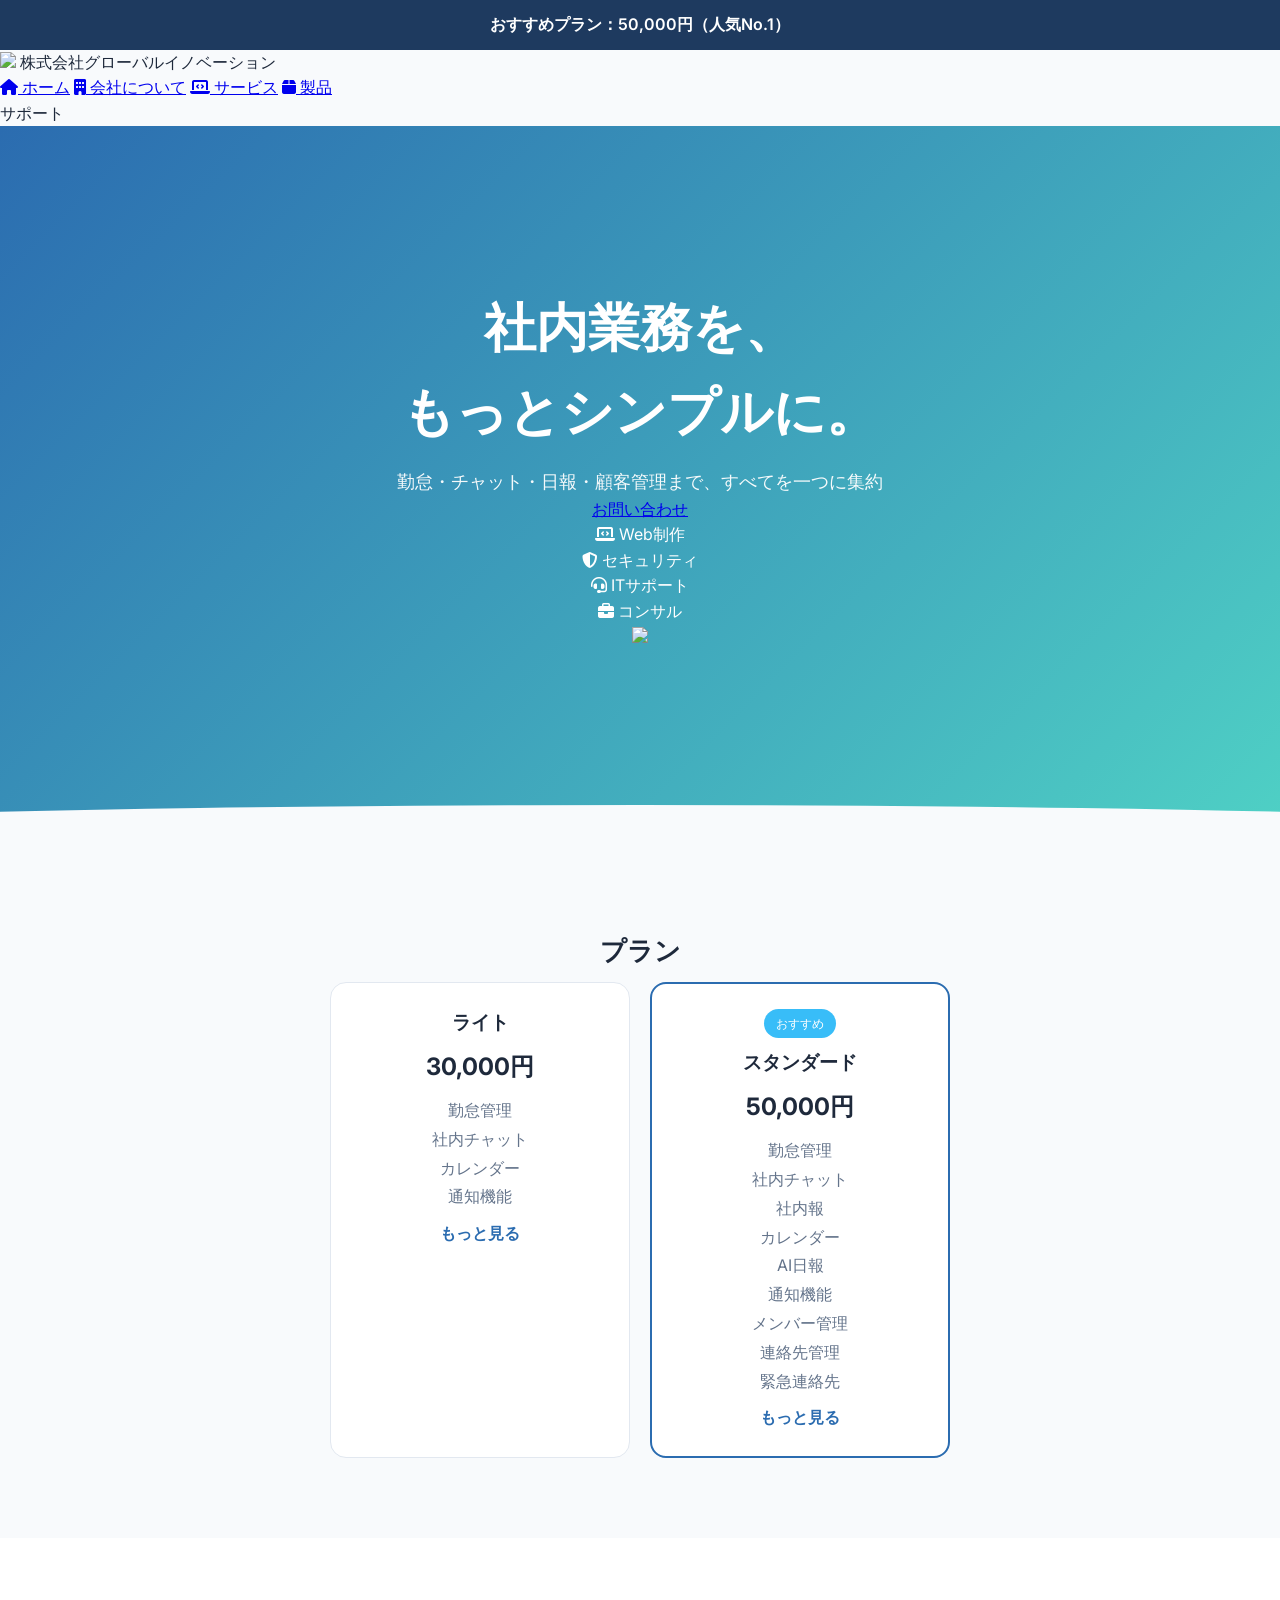
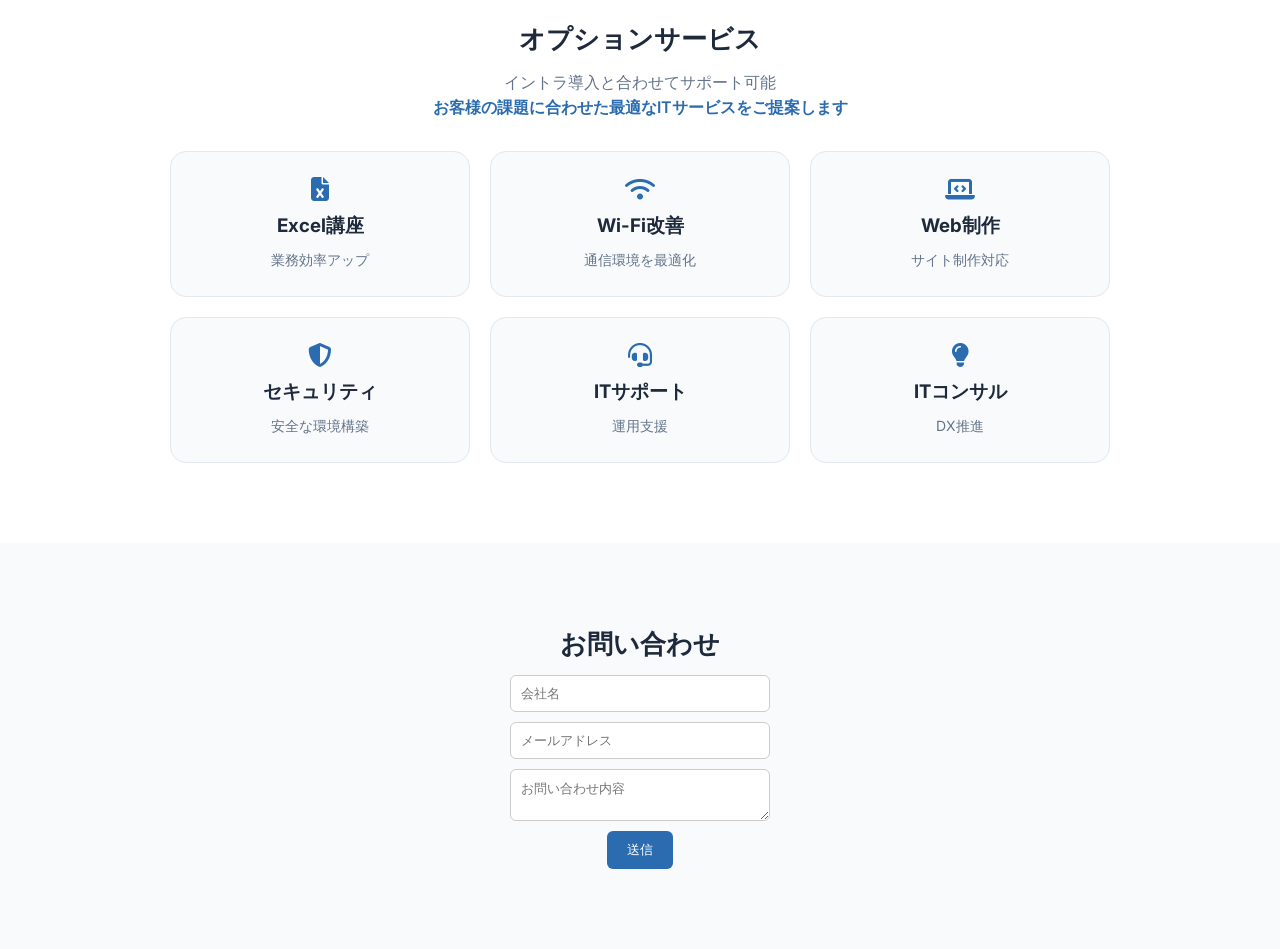
==== index.html @ 97513601 "Add files via upload" ====
<!DOCTYPE html>
<html lang="ja">
<head>
<meta charset="UTF-8">
<meta name="viewport" content="width=device-width, initial-scale=1.0">
<title>株式会社グローバルイノベーション</title>

<link href="https://fonts.googleapis.com/css2?family=Inter:wght@400;600;700&display=swap" rel="stylesheet">
<link rel="stylesheet" href="https://cdnjs.cloudflare.com/ajax/libs/font-awesome/6.5.0/css/all.min.css">
<link rel="stylesheet" href="style.css">
</head>

<body>

<div class="promo">おすすめプラン：50,000円（人気No.1）</div>

<header class="header">
  <div class="nav">

    <div class="logo-area">
      <img src="logo.png">
      <span class="company-name">株式会社グローバルイノベーション</span>
    </div>

    <div class="nav-right">
      <nav>
        <a href="#"><i class="fa-solid fa-house"></i> ホーム</a>
        <a href="#"><i class="fa-solid fa-building"></i> 会社について</a>
        <a href="#"><i class="fa-solid fa-laptop-code"></i> サービス</a>
        <a href="#"><i class="fa-solid fa-box"></i> 製品</a>
       </nav>
      <a class="btn-support">サポート</a>
    </div>

  </div>
</header>

<section class="hero">
  <div class="hero-content">

    <div class="hero-text">
      <h1>社内業務を、</h1>
<h1>もっとシンプルに。</h1>
      <p>勤怠・チャット・日報・顧客管理まで、すべてを一つに集約</p>
      <a href="#contact" class="btn-primary">お問い合わせ</a>

      <div class="hero-services">
        <div><i class="fa-solid fa-laptop-code"></i> Web制作</div>
        <div><i class="fa-solid fa-shield-halved"></i> セキュリティ</div>
        <div><i class="fa-solid fa-headset"></i> ITサポート</div>
        <div><i class="fa-solid fa-briefcase"></i> コンサル</div>
      </div>
    </div>

    <div class="hero-image">
      <img src="your-illustration.png">
    </div>

    <div class="glow glow1"></div>
    <div class="glow glow2"></div>
    <div class="particles"></div>
    <div class="particles">
  <span></span><span></span><span></span><span></span><span></span>
</div>
</div>

</section>

<section class="pricing">
<h2>プラン</h2>
<div class="plans">

<div class="plan" onclick="showFeatures('light', this)">
<h3>ライト</h3>
<h1>30,000円</h1>
<ul>
<li>勤怠管理</li>
<li>社内チャット</li>
<li>カレンダー</li>
<li>通知機能</li>
</ul>
<p class="more">もっと見る</p>
</div>

<div class="plan recommended" onclick="showFeatures('standard', this)">
<div class="badge">おすすめ</div>
<h3>スタンダード</h3>
<h1>50,000円</h1>
<ul>
<li>勤怠管理</li>
<li>社内チャット</li>
<li>社内報</li>
<li>カレンダー</li>
<li>AI日報</li>
<li>通知機能</li>
<li>メンバー管理</li>
<li>連絡先管理</li>
<li>緊急連絡先</li>
</ul>
<p class="more">もっと見る</p>
</div>

</div>
</section>

<section class="features" id="featuresSection">
<h2>主な機能</h2>
<div class="feature-grid" id="featureGrid"></div>
</section>

<section class="options">
<h2>オプションサービス</h2>
<p class="sub">
イントラ導入と合わせてサポート可能<br>
<span class="highlight">お客様の課題に合わせた最適なITサービスをご提案します</span>
</p>

<div class="option-grid">

<div class="option-card"><i class="fa-solid fa-file-excel"></i><h3>Excel講座</h3><p>業務効率アップ</p></div>
<div class="option-card"><i class="fa-solid fa-wifi"></i><h3>Wi-Fi改善</h3><p>通信環境を最適化</p></div>
<div class="option-card"><i class="fa-solid fa-laptop-code"></i><h3>Web制作</h3><p>サイト制作対応</p></div>
<div class="option-card"><i class="fa-solid fa-shield-halved"></i><h3>セキュリティ</h3><p>安全な環境構築</p></div>
<div class="option-card"><i class="fa-solid fa-headset"></i><h3>ITサポート</h3><p>運用支援</p></div>
<div class="option-card"><i class="fa-solid fa-lightbulb"></i><h3>ITコンサル</h3><p>DX推進</p></div>


</div>
</section>

<section id="contact" class="contact">
  <h2>お問い合わせ</h2>

  <form>
    <input type="text" placeholder="会社名">
    <input type="email" placeholder="メールアドレス">
    <textarea placeholder="お問い合わせ内容"></textarea>
    <button>送信</button>
  </form>
</section>

<script>
let currentPlan=null;
function showFeatures(plan,el){
const grid=document.getElementById("featureGrid");
const section=document.getElementById("featuresSection");
document.querySelectorAll(".plan").forEach(p=>p.classList.remove("active"));
if(currentPlan===plan){section.style.display="none";currentPlan=null;return;}
el.classList.add("active");currentPlan=plan;

const features={
light:[["fa-clock","勤怠管理"],["fa-comments","社内チャット"],["fa-calendar","カレンダー"],["fa-bell","通知機能"]],
standard:[["fa-clock","勤怠管理"],["fa-comments","社内チャット"],["fa-newspaper","社内報"],["fa-calendar","カレンダー"],["fa-robot","AI日報"],["fa-bell","通知機能"],["fa-users","メンバー管理"],["fa-address-book","連絡先管理"],["fa-shield-halved","緊急連絡先"]]
};

grid.innerHTML="";
features[plan].forEach(f=>{
grid.innerHTML+=`<div class="feature-card"><i class="fa-solid ${f[0]}"></i><p>${f[1]}</p></div>`;
});

section.style.display="block";
}
</script>

</body>

</html>
---- style.css ----
/* RESET */
*{
  margin:0;
  padding:0;
  box-sizing:border-box;
}

body{
  font-family:'Inter',sans-serif;
  background:#f8fafc;
  color:#1e293b;
  line-height:1.6;
}

/* PROMO */
.promo{
  background:#1e3a5f;
  color:white;
  text-align:center;
  padding:12px;
  font-weight:600;
}

/* HERO */
.hero{
  text-align:center;
  padding:160px 20px 200px;
  background:linear-gradient(135deg,#2b6cb0,#4fd1c5);
  color:white;
  position:relative;
  overflow:hidden;
}

.hero h1{
  font-size:52px;
  font-weight:700;
}

.hero p{
  margin-top:15px;
  font-size:18px;
  opacity:0.95;
}

/* CTA */
.hero button{
  margin-top:30px;
  padding:14px 32px;
  border-radius:999px;
  border:none;
  background:white;
  color:#1e3a5f;
  font-weight:600;
  cursor:pointer;
  transition:.3s;
}

.hero button:hover{
  transform:translateY(-3px);
  box-shadow:0 10px 20px rgba(0,0,0,0.15);
}

/* ✅ CORRECT CURVE (matches screenshot) */
.hero::after{
  content:"";
  position:absolute;
  bottom:-35px;
  left:50%;
  transform:translateX(-50%);
  width:180%;
  height:80px;
  background:#f8fafc;
  border-radius:50%;
}

/* SECTIONS */
section{
  padding:80px 20px;
  text-align:center;
}

h2{
  font-size:26px;
  margin-bottom:10px;
}

.product,
.options{
  background:white;
}

.value{
  background:#f1f5f9;
}

.product p,
.value p{
  color:#64748b;
}

/* OPTIONS */
.options .sub{
  margin-top:10px;
  color:#64748b;
}

.options .highlight{
  color:#2b6cb0;
  font-weight:600;
}

.option-grid{
  display:flex;
  gap:20px;
  justify-content:center;
  flex-wrap:wrap;
  margin-top:30px;
}

.option-card{
  width:300px;
  padding:25px;
  background:#f8fafc;
  border-radius:16px;
  border:1px solid #e2e8f0;
  transition:.25s;
}

.option-card:hover{
  transform:translateY(-5px);
}

.option-card i{
  font-size:24px;
  color:#2b6cb0;
  margin-bottom:10px;
}

.option-card h3{
  margin-bottom:8px;
}

.option-card p{
  font-size:14px;
  color:#64748b;
}

/* PRICING */
.plans{
  display:flex;
  gap:20px;
  justify-content:center;
  flex-wrap:wrap;
}

.plan{
  width:300px;
  background:white;
  padding:25px;
  border-radius:16px;
  border:1px solid #e2e8f0;
  cursor:pointer;
  transition:.25s;
}

.plan:hover{
  transform:translateY(-6px);
  box-shadow:0 10px 25px rgba(0,0,0,0.08);
}

.plan.active{
  border:2px solid #2b6cb0;
}

.recommended{
  border:2px solid #2b6cb0;
}

.badge{
  background:#38bdf8;
  color:white;
  padding:5px 12px;
  border-radius:999px;
  font-size:12px;
  display:inline-block;
  margin-bottom:10px;
}

.plan h1{
  margin:10px 0;
}

.plan ul{
  list-style:none;
  line-height:1.8;
  color:#64748b;
}

.more{
  margin-top:10px;
  color:#2b6cb0;
  font-weight:600;
}

/* FEATURES */
.features{
  display:none;
  background:#f1f5f9;
}

.feature-grid{
  display:grid;
  grid-template-columns:repeat(auto-fit,minmax(180px,1fr));
  gap:20px;
  max-width:1000px;
  margin:30px auto 0;
}

.feature-card{
  background:white;
  padding:25px;
  border-radius:16px;
  border:1px solid #e2e8f0;
}

.feature-card i{
  font-size:24px;
  color:#2b6cb0;
  margin-bottom:10px;
}

/* CONTACT */
.contact input,
.contact textarea{
  display:block;
  width:260px;
  margin:10px auto;
  padding:10px;
  border-radius:6px;
  border:1px solid #ccc;
}

.contact button{
  padding:10px 20px;
  border:none;
  background:#2b6cb0;
  color:white;
  border-radius:6px;
  cursor:pointer;
}

.contact button:hover{
  background:#1e4e8c;
}

/* MOBILE */
@media(max-width:600px){
  .hero{
    padding:120px 20px 160px;
  }

  .hero h1{
    font-size:32px;
  }

  .hero p{
    font-size:14px;
  }
}
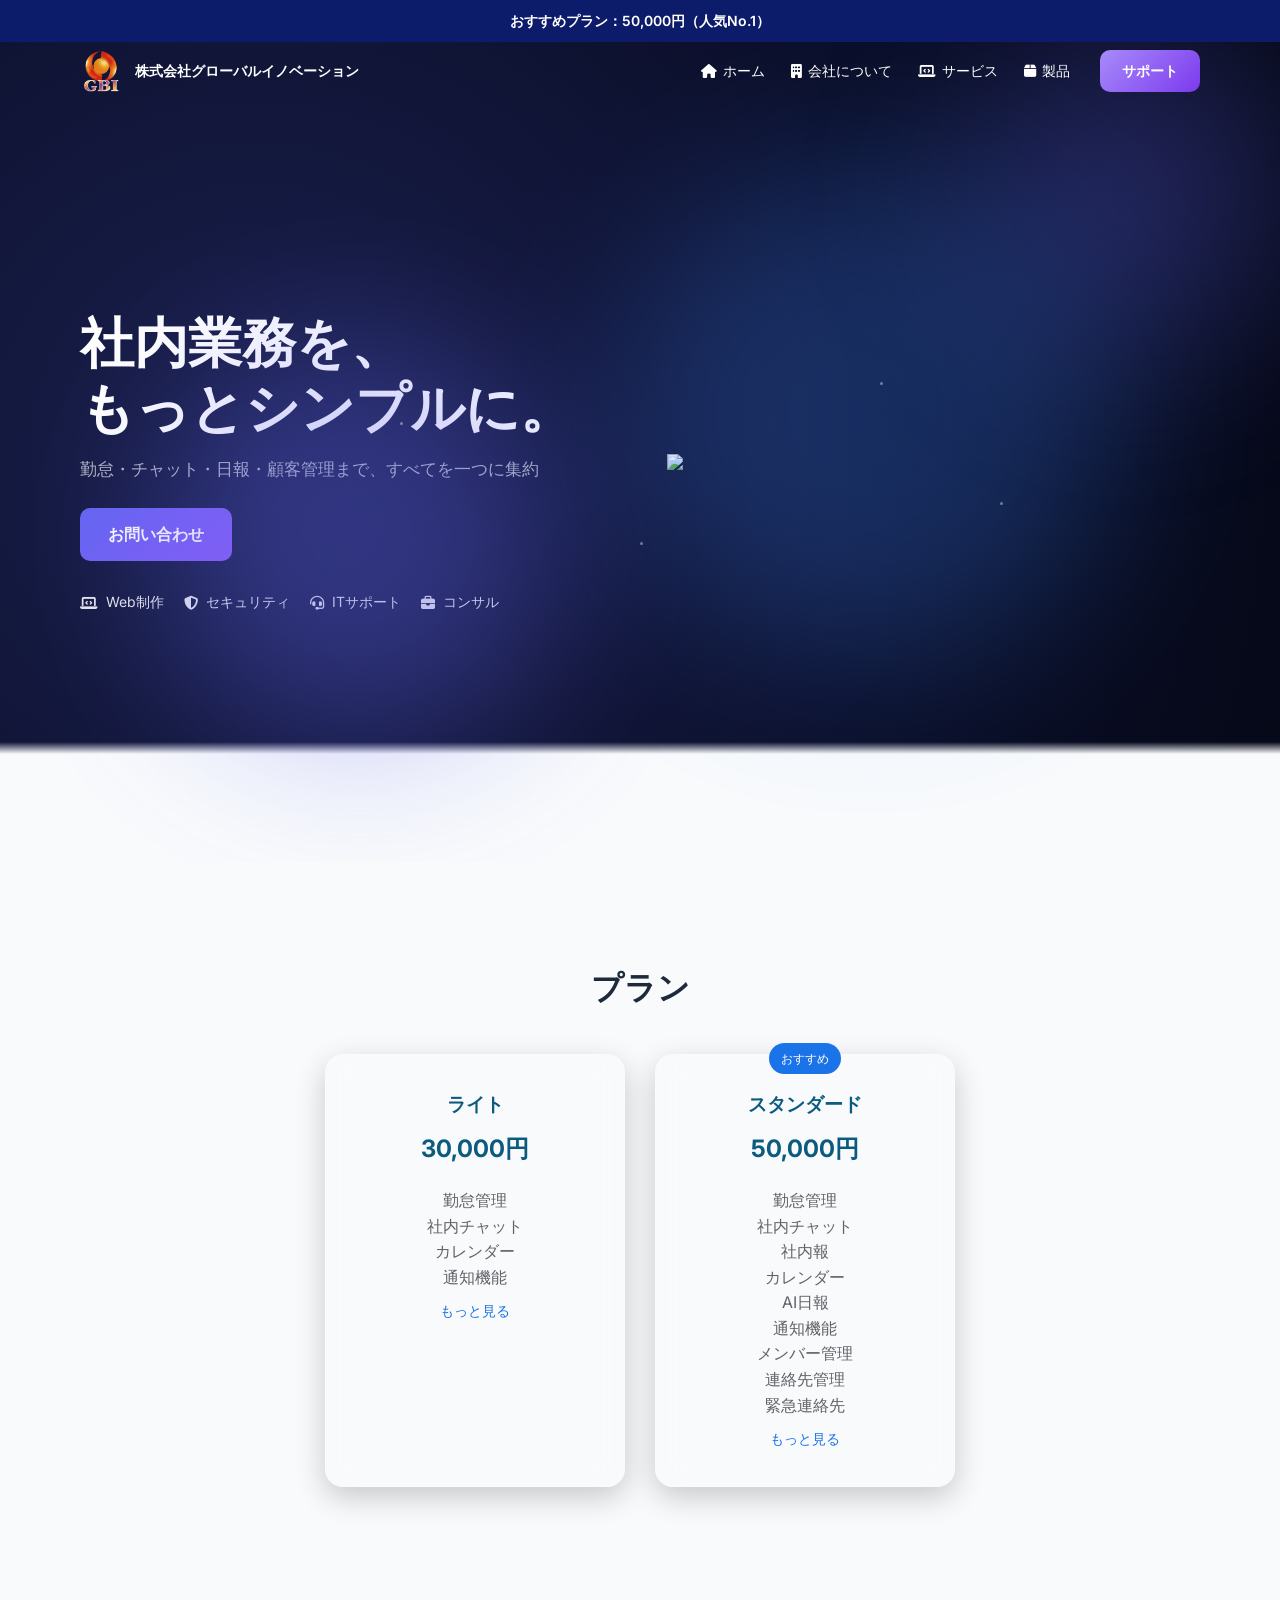
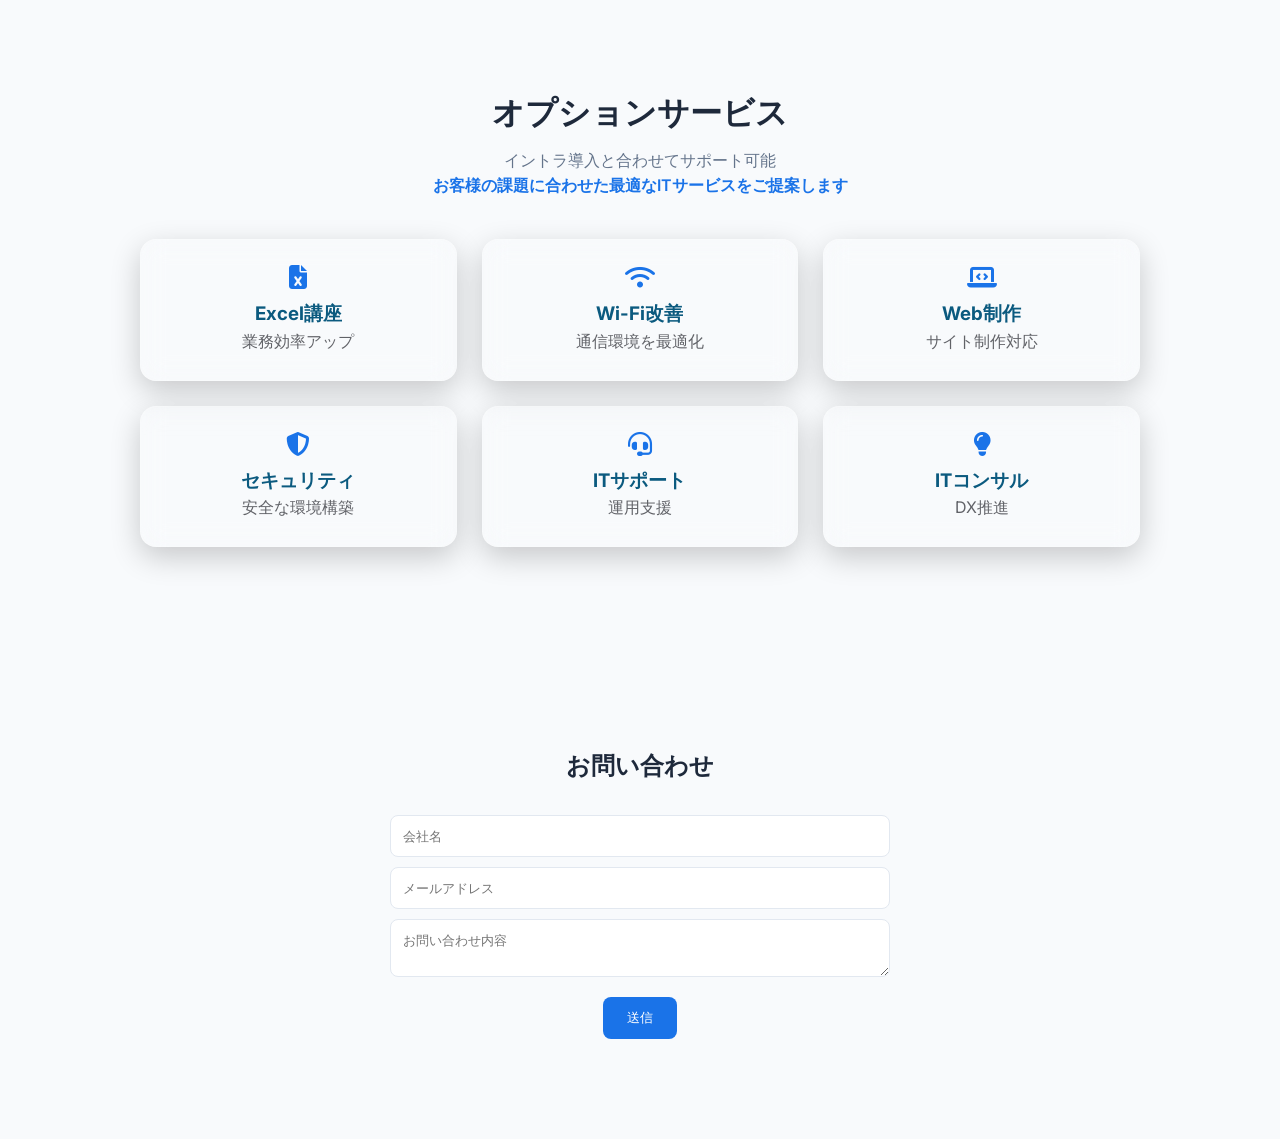
==== commit db5986ea: "Update index.html" ====
--- a/index.html
+++ b/index.html
@@ -18,7 +18,7 @@
   <div class="nav">
 
     <div class="logo-area">
-      <img src="logo.png">
+      <img src="images/logo.png">
       <span class="company-name">株式会社グローバルイノベーション</span>
     </div>
 
@@ -164,4 +164,4 @@
 
 </body>
 
-</html>+</html>
--- a/style.css
+++ b/style.css
@@ -1,269 +1,573 @@
-/* RESET */
 *{
-  margin:0;
-  padding:0;
-  box-sizing:border-box;
+margin:0;
+padding:0;
+box-sizing:border-box;
+font-family:'Inter',sans-serif;
 }
 
 body{
-  font-family:'Inter',sans-serif;
-  background:#f8fafc;
-  color:#1e293b;
-  line-height:1.6;
-}
-
-/* PROMO */
+background:#f8fafc;
+color:#1e293b;
+line-height:1.6;
+}
+
+/* PROMO BAR */
 .promo{
-  background:#1e3a5f;
+  width:100%;
+  background:#0d1b6b; /* matches hero dark blue */
   color:white;
   text-align:center;
-  padding:12px;
+  padding:10px 0;
+  font-size:14px;
   font-weight:600;
 }
-
-/* HERO */
+/* ================= HEADER ================= */
+.header{
+  position:absolute;
+  top:50px; /* sits below promo */
+  width:100%;
+  z-index:10;
+}
+
+.nav{
+max-width:1200px;
+margin:0 auto;
+padding:0 40px;
+display:flex;
+justify-content:space-between;
+align-items:center;
+}
+
+.logo-area{
+display:flex;
+align-items:center;
+gap:12px;
+}
+
+.logo-area img{
+height:42px;
+display:block;
+}
+
+.company-name{
+color:white;
+font-size:14px;
+font-weight:600;
+white-space:nowrap;
+}
+
+.nav-right{
+display:flex;
+align-items:center;
+gap:30px;
+}
+
+nav{
+display:flex;
+align-items:center;
+gap:26px;
+}
+
+nav a{
+display:flex;
+align-items:center;
+gap:6px;
+color:white;
+text-decoration:none;
+font-size:14px;
+transition:0.2s;
+}
+
+nav a:hover{
+opacity:0.8;
+}
+
+.btn-support{
+background:linear-gradient(135deg,#a78bfa,#7c3aed);
+color:white;
+padding:10px 22px;
+border-radius:10px;
+font-size:14px;
+font-weight:600;
+}
+
+/* ================= HERO 
 .hero{
-  text-align:center;
-  padding:160px 20px 200px;
-  background:linear-gradient(135deg,#2b6cb0,#4fd1c5);
+background:linear-gradient(135deg,#0d1b6b,#1a73e8);
+color:white;
+padding:200px 0 140px;
+padding-top:140px;
+position:relative;
+overflow:hidden;
+} ====*/
+
+.hero{
+  background: radial-gradient(circle at 20% 50%, #1a1f4d 0%, #0b0f2a 60%, #050816 100%);
   color:white;
+  padding:220px 0 200px;
   position:relative;
   overflow:hidden;
 }
 
+.hero-content{
+  position:relative;
+  z-index:2;
+  max-width:1200px;
+  margin:0 auto;
+  padding:0 40px;
+  display:flex;
+  align-items:center; /* THIS centers vertically */
+  justify-content:space-between;
+  gap:80px;
+  min-height:400px; /* ensures proper centering */
+}
+
+.hero-text{
+max-width:560px;
+}
+
 .hero h1{
-  font-size:52px;
-  font-weight:700;
+font-size:54px;
+line-height:1.2;
+font-weight:700;
 }
 
 .hero p{
-  margin-top:15px;
-  font-size:18px;
-  opacity:0.95;
-}
-
-/* CTA */
-.hero button{
-  margin-top:30px;
-  padding:14px 32px;
-  border-radius:999px;
-  border:none;
-  background:white;
-  color:#1e3a5f;
-  font-weight:600;
-  cursor:pointer;
-  transition:.3s;
-}
-
-.hero button:hover{
+margin-top:15px;
+font-size:17px;
+opacity:0.9;
+color:rgba(255,255,255,0.75);
+}
+
+.btn-primary{
+position: relative;
+display:inline-block;
+margin-top:25px;
+background:linear-gradient(135deg,#6366f1,#8b5cf6);
+color:white;
+padding:14px 28px;
+border-radius:10px;
+font-weight:600;
+text-decoration:none;
+transition:all 0.3s ease;
+}
+
+.btn-primary:hover{
   transform:translateY(-3px);
-  box-shadow:0 10px 20px rgba(0,0,0,0.15);
-}
-
-/* ✅ CORRECT CURVE (matches screenshot) */
+  box-shadow:0 12px 30px rgba(0,0,0,0.25);
+}
+
+.btn-primary:hover{
+  transform:translateY(-3px);
+  box-shadow:0 12px 30px rgba(0,0,0,0.25);
+}
+
+/* services under hero */
+.hero-services{
+display:flex;
+gap:20px;
+margin-top:30px;
+flex-wrap:wrap;
+font-size:14px;
+}
+
+.hero-services div{
+display:flex;
+align-items:center;
+gap:8px;
+opacity:0.9;
+}
+
+.hero-image{
+flex:1;
+display:flex;
+justify-content:center;
+}
+
+.hero-image img{
+width:520px;
+max-width:100%;
+animation:float 6s ease-in-out infinite;
+}
+
+@keyframes float{
+  0%{transform:translateY(0);}
+  50%{transform:translateY(-15px);}
+  100%{transform:translateY(0);}
+}
+
+.hero::before{
+  content:"";
+  position:absolute;
+  top:-100px;
+  right:-100px;
+  width:500px;
+  height:500px;
+  background:radial-gradient(circle, rgba(99,102,241,0.35), transparent 70%);
+  filter:blur(60px);
+}
+
 .hero::after{
   content:"";
   position:absolute;
-  bottom:-35px;
-  left:50%;
-  transform:translateX(-50%);
-  width:180%;
-  height:80px;
-  background:#f8fafc;
-  border-radius:50%;
-}
-
-/* SECTIONS */
-section{
-  padding:80px 20px;
-  text-align:center;
-}
-
-h2{
-  font-size:26px;
-  margin-bottom:10px;
-}
-
-.product,
+  bottom:0px;
+  left:0px;
+  width:100%;
+  height:120px;
+  background:linear-gradient(to bottom, rgba(5,8,22,0) 0%, #f8fafc 10%);
+  z-index:1;
+
+}
+
+/* ================= WAVE 
+.wave{
+  position:absolute;
+  bottom:-20px;
+  left:0;
+  width:100%;
+  line-height:0;
+}
+
+.wave svg{
+  width:100%;
+  height:240px; 
+  display:block;
+  filter: drop-shadow(0 -2px 6px rgba(0,0,0,0.05));
+}
+================= */
+
+/* ================= PRICING ================= */
+.pricing{
+padding:100px 20px;
+text-align:center;
+}
+
+.pricing h2{
+font-size:32px;
+margin-bottom:40px;
+}
+
+.plans{
+display:flex;
+justify-content:center;
+gap:30px;
+flex-wrap:wrap;
+}
+
+.plan{
+background:white;
+padding:35px;
+border-radius:18px;
+width:300px;
+border:1px solid #e2e8f0;
+transition:0.3s;
+cursor:pointer;
+position:relative;
+}
+
+.plan:hover{
+transform:translateY(-6px);
+box-shadow:0 10px 25px rgba(0,0,0,0.08);
+}
+
+.plan.active{
+border:2px solid #1a73e8;
+}
+
+.recommended{
+border:2px solid #1a73e8;
+}
+
+.badge{
+position:absolute;
+top:-12px;
+left:50%;
+transform:translateX(-50%);
+background:#1a73e8;
+color:white;
+padding:6px 12px;
+border-radius:20px;
+font-size:12px;
+}
+
+.plan h3{
+margin-bottom:10px;
+}
+
+.plan h1{
+margin-bottom:20px;
+}
+
+.plan ul{
+list-style:none;
+color:#64748b;
+margin-bottom:10px;
+}
+
+.more{
+color:#1a73e8;
+font-size:14px;
+}
+
+/* ================= FEATURES ================= */
+.features{
+display:none;
+padding:100px 20px;
+text-align:center;
+background:#f1f5f9;
+}
+
+.feature-grid{
+max-width:1000px;
+margin:40px auto 0;
+display:grid;
+grid-template-columns:repeat(auto-fit,minmax(180px,1fr));
+gap:20px;
+}
+
+.feature-card{
+background:white;
+padding:20px;
+border-radius:12px;
+box-shadow:0 5px 15px rgba(0,0,0,0.05);
+transition: all 0.3s ease;
+}
+
+.feature-card:hover{
+  transform: translateY(-8px) scale(1.02);
+  box-shadow: 0 15px 40px rgba(0,0,0,0.15);
+}
+
+.feature-card i{
+  transition: transform 0.3s ease;
+}
+
+.feature-card:hover i{
+  transform: scale(1.2) rotate(5deg);
+}
+
+/* ================= OPTIONS ================= */
 .options{
-  background:white;
-}
-
-.value{
-  background:#f1f5f9;
-}
-
-.product p,
-.value p{
-  color:#64748b;
-}
-
-/* OPTIONS */
-.options .sub{
-  margin-top:10px;
-  color:#64748b;
-}
-
-.options .highlight{
-  color:#2b6cb0;
-  font-weight:600;
+padding:100px 20px;
+text-align:center;
+}
+
+.options h2{
+font-size:32px;
+}
+
+.sub{
+margin-top:10px;
+color:#64748b;
+}
+
+.highlight{
+color:#1a73e8;
+font-weight:600;
 }
 
 .option-grid{
-  display:flex;
-  gap:20px;
-  justify-content:center;
-  flex-wrap:wrap;
-  margin-top:30px;
+margin-top:40px;
+display:grid;
+grid-template-columns:repeat(auto-fit,minmax(240px,1fr));
+gap:25px;
+max-width:1000px;
+margin-left:auto;
+margin-right:auto;
 }
 
 .option-card{
-  width:300px;
-  padding:25px;
-  background:#f8fafc;
-  border-radius:16px;
-  border:1px solid #e2e8f0;
-  transition:.25s;
+background:white;
+padding:25px;
+border-radius:16px;
+box-shadow:0 8px 20px rgba(0,0,0,0.05);
+transition: all 0.3s ease;
+}
+
+.option-card i{
+font-size:24px;
+color:#1a73e8;
+margin-bottom:10px;
+transition: transform 0.3s ease;
 }
 
 .option-card:hover{
-  transform:translateY(-5px);
-}
-
-.option-card i{
-  font-size:24px;
-  color:#2b6cb0;
-  margin-bottom:10px;
-}
-
-.option-card h3{
-  margin-bottom:8px;
-}
-
-.option-card p{
-  font-size:14px;
-  color:#64748b;
-}
-
-/* PRICING */
-.plans{
-  display:flex;
-  gap:20px;
-  justify-content:center;
-  flex-wrap:wrap;
-}
-
-.plan{
-  width:300px;
-  background:white;
-  padding:25px;
-  border-radius:16px;
-  border:1px solid #e2e8f0;
-  cursor:pointer;
-  transition:.25s;
-}
-
-.plan:hover{
-  transform:translateY(-6px);
-  box-shadow:0 10px 25px rgba(0,0,0,0.08);
-}
-
-.plan.active{
-  border:2px solid #2b6cb0;
-}
-
-.recommended{
-  border:2px solid #2b6cb0;
-}
-
-.badge{
-  background:#38bdf8;
-  color:white;
-  padding:5px 12px;
-  border-radius:999px;
-  font-size:12px;
-  display:inline-block;
-  margin-bottom:10px;
-}
-
-.plan h1{
-  margin:10px 0;
-}
-
-.plan ul{
-  list-style:none;
-  line-height:1.8;
-  color:#64748b;
-}
-
-.more{
-  margin-top:10px;
-  color:#2b6cb0;
-  font-weight:600;
-}
-
-/* FEATURES */
-.features{
-  display:none;
-  background:#f1f5f9;
-}
-
-.feature-grid{
-  display:grid;
-  grid-template-columns:repeat(auto-fit,minmax(180px,1fr));
-  gap:20px;
-  max-width:1000px;
-  margin:30px auto 0;
-}
-
-.feature-card{
-  background:white;
-  padding:25px;
-  border-radius:16px;
-  border:1px solid #e2e8f0;
-}
-
-.feature-card i{
-  font-size:24px;
-  color:#2b6cb0;
-  margin-bottom:10px;
-}
-
-/* CONTACT */
+  transform: translateY(-10px) scale(1.03);
+  box-shadow: 0 20px 50px rgba(0,0,0,0.2);
+}
+
+.option-card:hover i{
+  transform: translateY(-5px) scale(1.15);
+}
+
+.option-card::before,
+.feature-card::before{
+  content:"";
+  position:absolute;
+  inset:0;
+  border-radius:inherit;
+  padding:1px;
+  background:linear-gradient(135deg, transparent, rgba(255,255,255,0.3), transparent);
+  -webkit-mask:
+    linear-gradient(#000 0 0) content-box,
+    linear-gradient(#000 0 0);
+  -webkit-mask-composite: xor;
+          mask-composite: exclude;
+  opacity:0;
+  transition:0.3s;
+}
+
+.option-card:hover::before,
+.feature-card:hover::before{
+  opacity:1;
+}
+
+.feature-card,
+.option-card{
+  position:relative;
+  overflow:hidden;
+}
+
+/* ================= CONTACT ================= */
+.contact{
+padding:100px 20px;
+text-align:center;
+}
+
+.contact form{
+margin-top:30px;
+}
+
 .contact input,
 .contact textarea{
-  display:block;
-  width:260px;
-  margin:10px auto;
-  padding:10px;
-  border-radius:6px;
-  border:1px solid #ccc;
+display:block;
+width:100%;
+max-width:500px;
+margin:10px auto;
+padding:12px;
+border:1px solid #e2e8f0;
+border-radius:8px;
 }
 
 .contact button{
-  padding:10px 20px;
-  border:none;
-  background:#2b6cb0;
-  color:white;
-  border-radius:6px;
-  cursor:pointer;
-}
-
-.contact button:hover{
-  background:#1e4e8c;
-}
-
-/* MOBILE */
-@media(max-width:600px){
-  .hero{
-    padding:120px 20px 160px;
-  }
-
-  .hero h1{
-    font-size:32px;
-  }
-
-  .hero p{
-    font-size:14px;
-  }
+margin-top:10px;
+padding:12px 24px;
+background:#1a73e8;
+color:white;
+border:none;
+border-radius:8px;
+cursor:pointer;
+}
+
+#contact{
+  scroll-margin-top:100px;
+}
+
+/* ================= MOBILE ================= */
+@media(max-width:768px){
+
+.hero-content{
+flex-direction:column;
+text-align:center;
+}
+
+.nav{
+flex-direction:column;
+gap:15px;
+}
+
+.nav-right{
+flex-direction:column;
+gap:15px;
+}
+
+.hero-image img{
+width:280px;
+margin-top:20px;
+}
+
+}
+
+/* GLOW BLOBS */
+.glow{
+  position:absolute;
+  border-radius:50%;
+  filter:blur(80px);
+  z-index:0;
+}
+
+.glow1{
+  width:400px;
+  height:400px;
+  background:#6366f1;
+  top:80px;
+  left:10%;
+  opacity:0.35;
+}
+
+.glow2{
+  width:500px;
+  height:500px;
+  background:#3b82f6;
+  bottom:0;
+  right:10%;
+  opacity:0.25;
+}
+
+/* PARTICLES */
+.particles{
+  position:absolute;
+  width:100%;
+  height:100%;
+  top:0;
+  left:0;
+  overflow:hidden;
+  z-index:1;
+}
+
+.particles span{
+  position:absolute;
+  width:3px;
+  height:3px;
+  background:rgba(255,255,255,0.4);
+  border-radius:50%;
+  animation:floatParticle 10s linear infinite;
+}
+
+/* generate multiple particles */
+.particles span:nth-child(1){top:20%;left:10%;animation-duration:12s;}
+.particles span:nth-child(2){top:40%;left:30%;animation-duration:10s;}
+.particles span:nth-child(3){top:70%;left:50%;animation-duration:14s;}
+.particles span:nth-child(4){top:60%;left:80%;animation-duration:11s;}
+.particles span:nth-child(5){top:30%;left:70%;animation-duration:13s;}
+
+@keyframes floatParticle{
+  0%{transform:translateY(0);}
+  100%{transform:translateY(-200px);}
+}
+
+/* GLASS CARDS */
+.plan,
+.option-card,
+.feature-card{
+  background:rgba(255,255,255,0.08);
+  backdrop-filter:blur(12px);
+  border:1px solid rgba(255,255,255,0.15);
+  box-shadow:0 10px 30px rgba(0,0,0,0.2);
+  color:rgb(11, 90, 127);
+}
+
+.plan ul,
+.option-card p{
+  color:rgba(32, 33, 40, 0.7);
+}
+
+.glow,
+.particles{
+  pointer-events:none;
+}
+
+html
+{
+  scroll-behavior:smooth;
 }
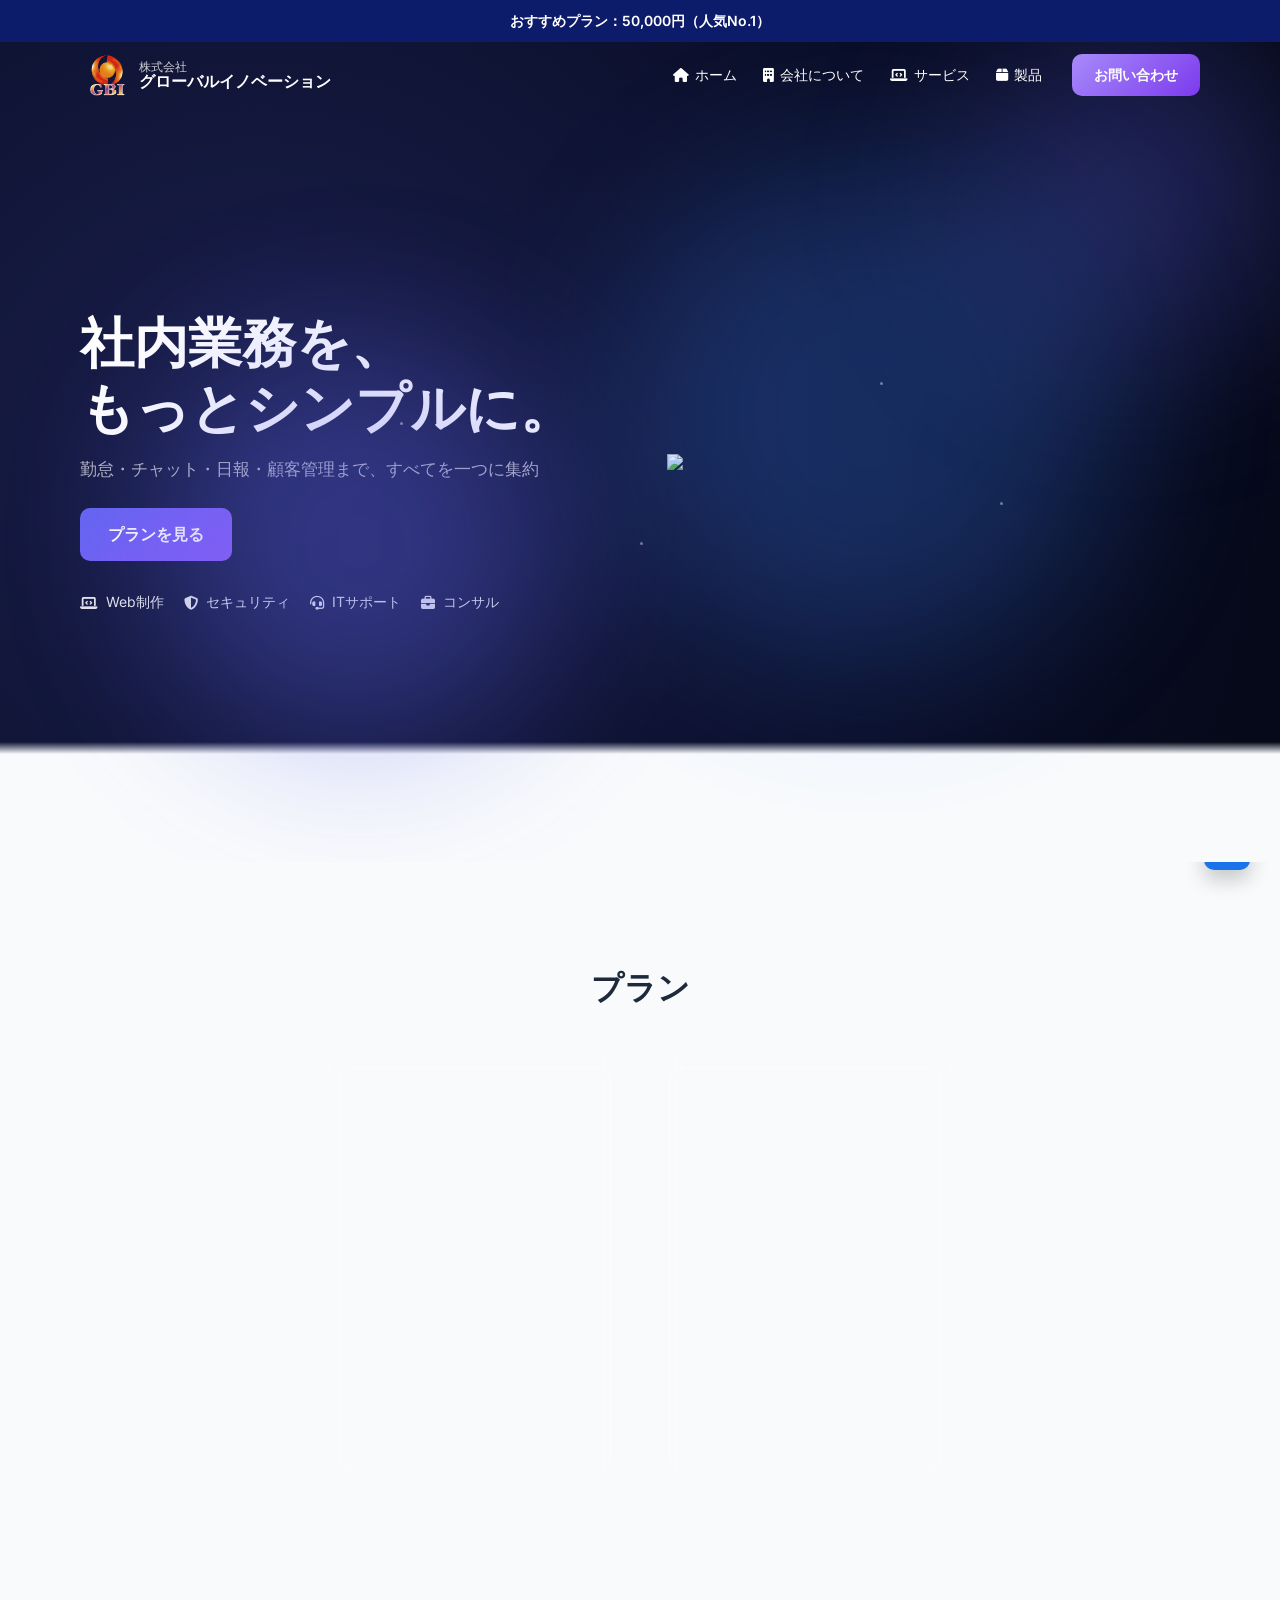
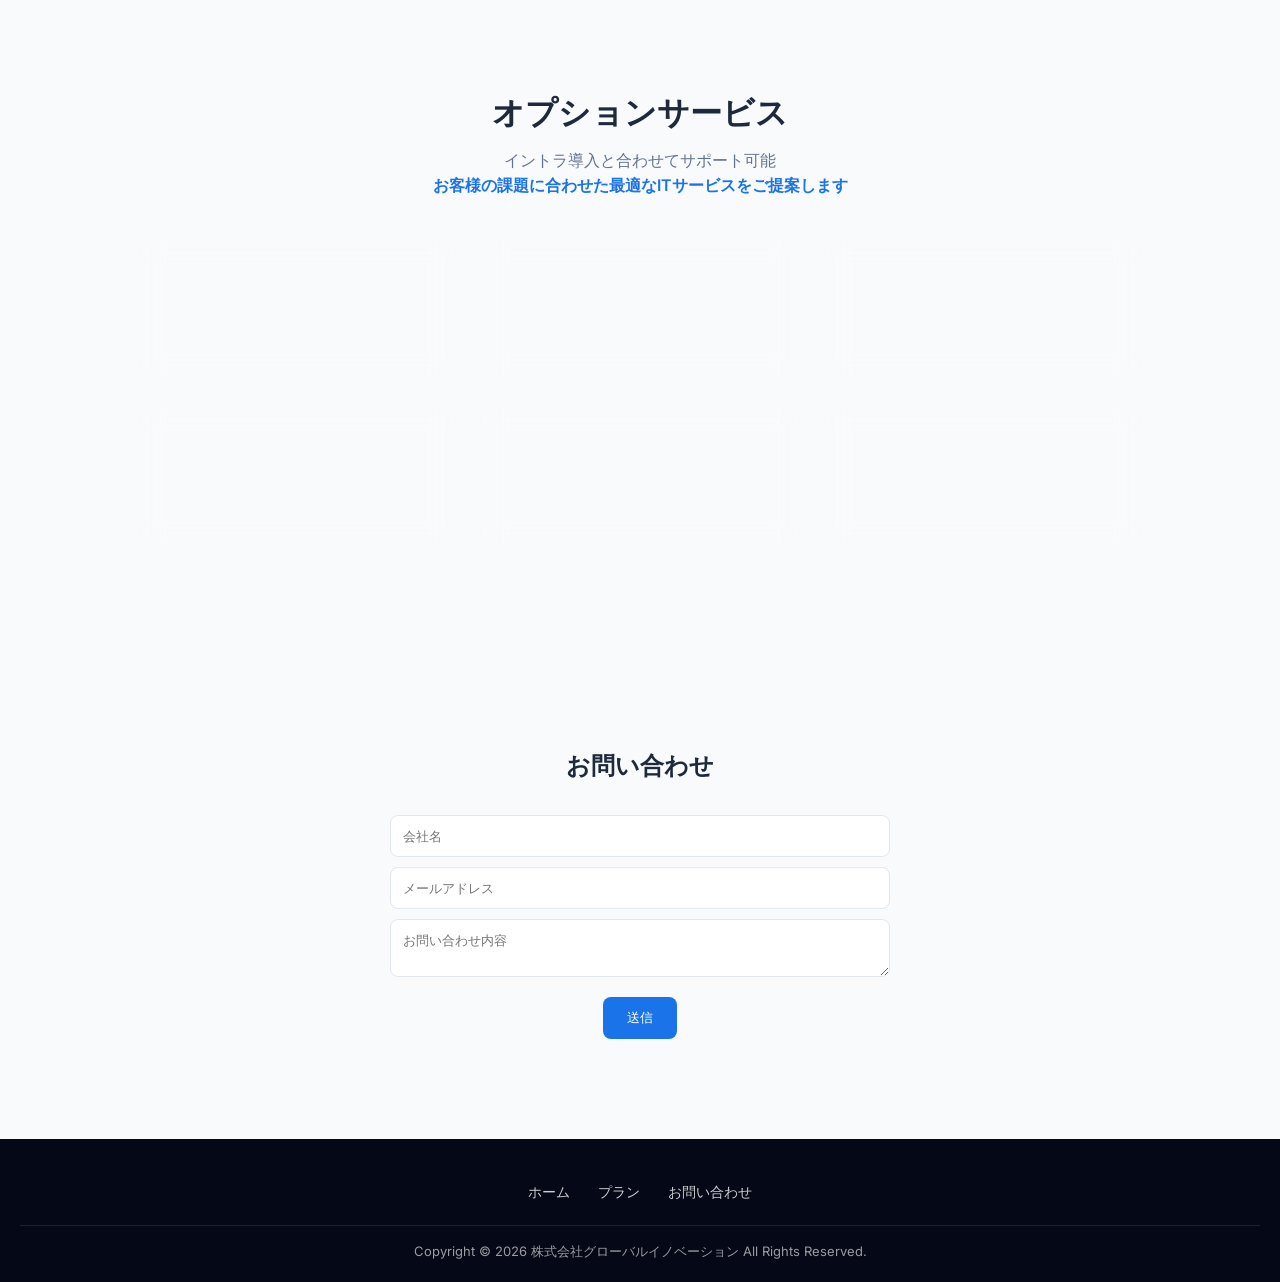
==== commit 0aca0284: "Add files via upload" ====
--- a/index.html
+++ b/index.html
@@ -14,35 +14,43 @@
 
 <div class="promo">おすすめプラン：50,000円（人気No.1）</div>
 
+
 <header class="header">
   <div class="nav">
 
     <div class="logo-area">
-      <img src="images/logo.png">
-      <span class="company-name">株式会社グローバルイノベーション</span>
+  
+    <a href="#home" class="logo-wrap">
+       <img src="images/logo.png" alt="GBI Logo">
+      <div class="company-text">
+      <span class="company-small-header">株式会社</span>
+      <span class="company-name-header">グローバルイノベーション</span>
+      </div>
+      </a> 
     </div>
 
     <div class="nav-right">
       <nav>
-        <a href="#"><i class="fa-solid fa-house"></i> ホーム</a>
+        <a href="#home"><i class="fa-solid fa-house"></i> ホーム</a>
         <a href="#"><i class="fa-solid fa-building"></i> 会社について</a>
         <a href="#"><i class="fa-solid fa-laptop-code"></i> サービス</a>
         <a href="#"><i class="fa-solid fa-box"></i> 製品</a>
        </nav>
-      <a class="btn-support">サポート</a>
+      <a href="#contact" class="btn-support">お問い合わせ</a>
+    
     </div>
 
   </div>
 </header>
 
-<section class="hero">
+<section id="home" class="hero">
   <div class="hero-content">
 
     <div class="hero-text">
       <h1>社内業務を、</h1>
 <h1>もっとシンプルに。</h1>
       <p>勤怠・チャット・日報・顧客管理まで、すべてを一つに集約</p>
-      <a href="#contact" class="btn-primary">お問い合わせ</a>
+      <a href="#plan" class="btn-primary">プランを見る</a>
 
       <div class="hero-services">
         <div><i class="fa-solid fa-laptop-code"></i> Web制作</div>
@@ -66,7 +74,7 @@
 
 </section>
 
-<section class="pricing">
+<section id="plan" class="pricing">
 <h2>プラン</h2>
 <div class="plans">
 
@@ -162,6 +170,24 @@
 }
 </script>
 
+<a href="#home" class="back-to-top">
+  ↑
+</a>
+
+
+<footer id="footer">
+
+  <div id="footerMenu">
+    <a href="#home">ホーム</a>
+    <a href="#plan">プラン</a>
+    <a href="#contact">お問い合わせ</a>
+  </div>
+
+  <div class="copyright">
+    Copyright &#169; 2026 株式会社グローバルイノベーション All Rights Reserved.
+  </div>
+
+</footer>
+
 </body>
-
-</html>
+</html>
--- a/style.css
+++ b/style.css
@@ -22,6 +22,10 @@
   font-weight:600;
 }
 /* ================= HEADER ================= */
+#home {
+  scroll-margin-top: 120px;
+}
+
 .header{
   position:absolute;
   top:50px; /* sits below promo */
@@ -49,11 +53,55 @@
 display:block;
 }
 
+.logo-wrap:hover{
+  opacity:0.85;
+  background:rgba(255,255,255,0.05);
+}
+
 .company-name{
 color:white;
 font-size:14px;
 font-weight:600;
 white-space:nowrap;
+}
+
+/* LOGO WRAP */
+.logo-wrap{
+  display:flex;
+  align-items:center;
+  gap:10px;
+  text-decoration:none;
+  transition: 0.3s;
+  padding:4px 6px;   /* improves click area */
+  border-radius:8px;
+}
+
+/* LOGO IMAGE */
+.logo-wrap img{
+  height:42px;
+  display:block;
+}
+
+/* TEXT BLOCK */
+.company-text{
+  display:flex;
+  flex-direction:column;
+  line-height:1.1;
+}
+
+/* 株式会社 (small text) */
+.company-small-header{
+  font-size:12px;
+  color:white;
+  opacity:0.8;
+}
+
+/* グローバルイノベーション (main name) */
+.company-name-header{
+  font-size:16px;
+  font-weight:600;
+  color:white;
+  white-space:nowrap;
 }
 
 .nav-right{
@@ -89,6 +137,13 @@
 border-radius:10px;
 font-size:14px;
 font-weight:600;
+text-decoration: none;
+display: inline-block;
+}
+
+.btn-support:hover{
+opacity:0.9;
+transform:translateY(-2px);
 }
 
 /* ================= HERO 
@@ -570,4 +625,53 @@
 html
 {
   scroll-behavior:smooth;
+}
+
+.back-to-top{
+position:fixed;
+bottom:30px;
+right:30px;
+background:#1a73e8;
+color:white;
+padding:12px 16px;
+border-radius:10px;
+text-decoration:none;
+font-weight:600;
+box-shadow:0 10px 20px rgba(0,0,0,0.2);
+}
+
+/* ================= FOOTER ================= */
+
+#footer{
+background:#050816;   /* matches hero dark tone */
+color:white;
+padding:40px 20px 20px;
+text-align:center;
+}
+
+/* Footer menu (if you add links later) */
+#footerMenu{
+margin-bottom:20px;
+}
+
+#footerMenu a{
+color:rgba(255,255,255,0.8);
+text-decoration:none;
+margin:0 12px;
+font-size:14px;
+transition:0.3s;
+}
+
+#footerMenu a:hover{
+color:white;
+opacity:0.9;
+}
+
+/* Copyright text */
+.copyright{
+font-size:13px;
+color:rgba(255,255,255,0.6);
+border-top:1px solid rgba(255,255,255,0.1);
+padding-top:15px;
+margin-top:15px;
 }
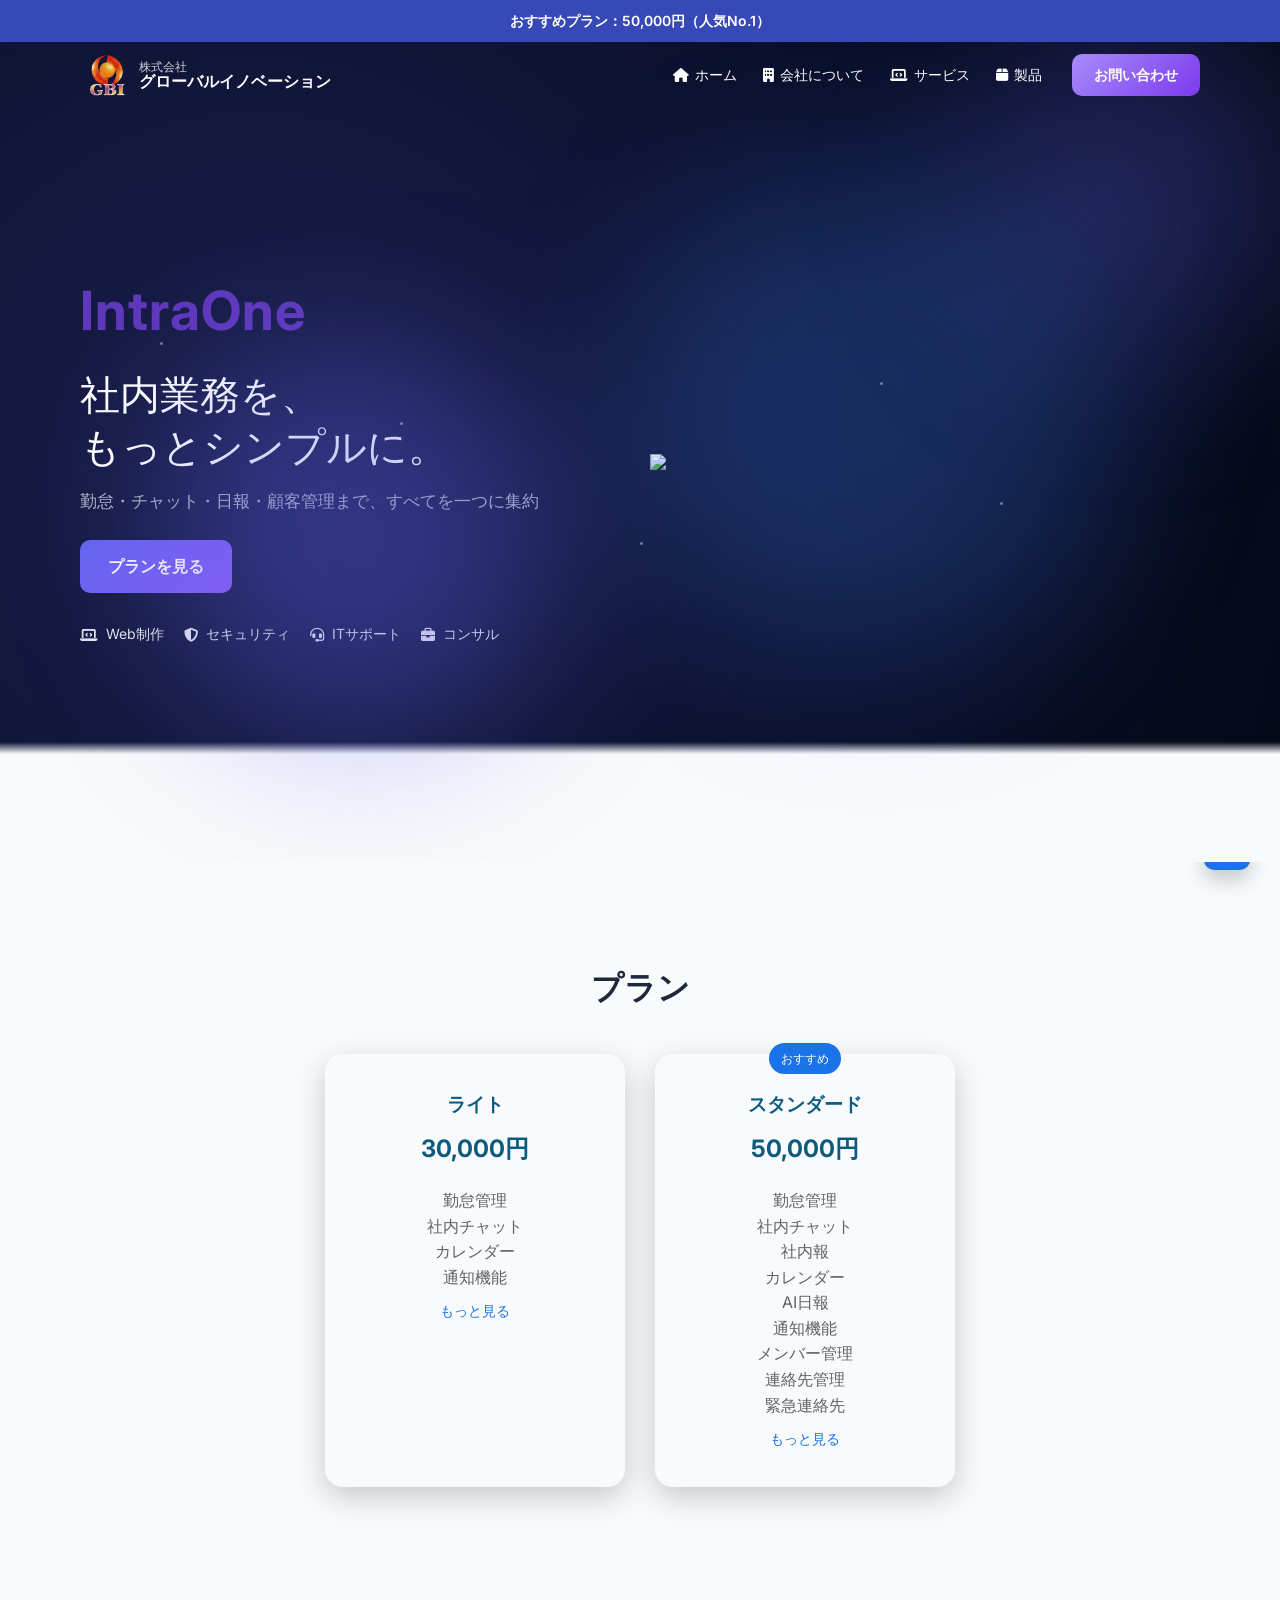
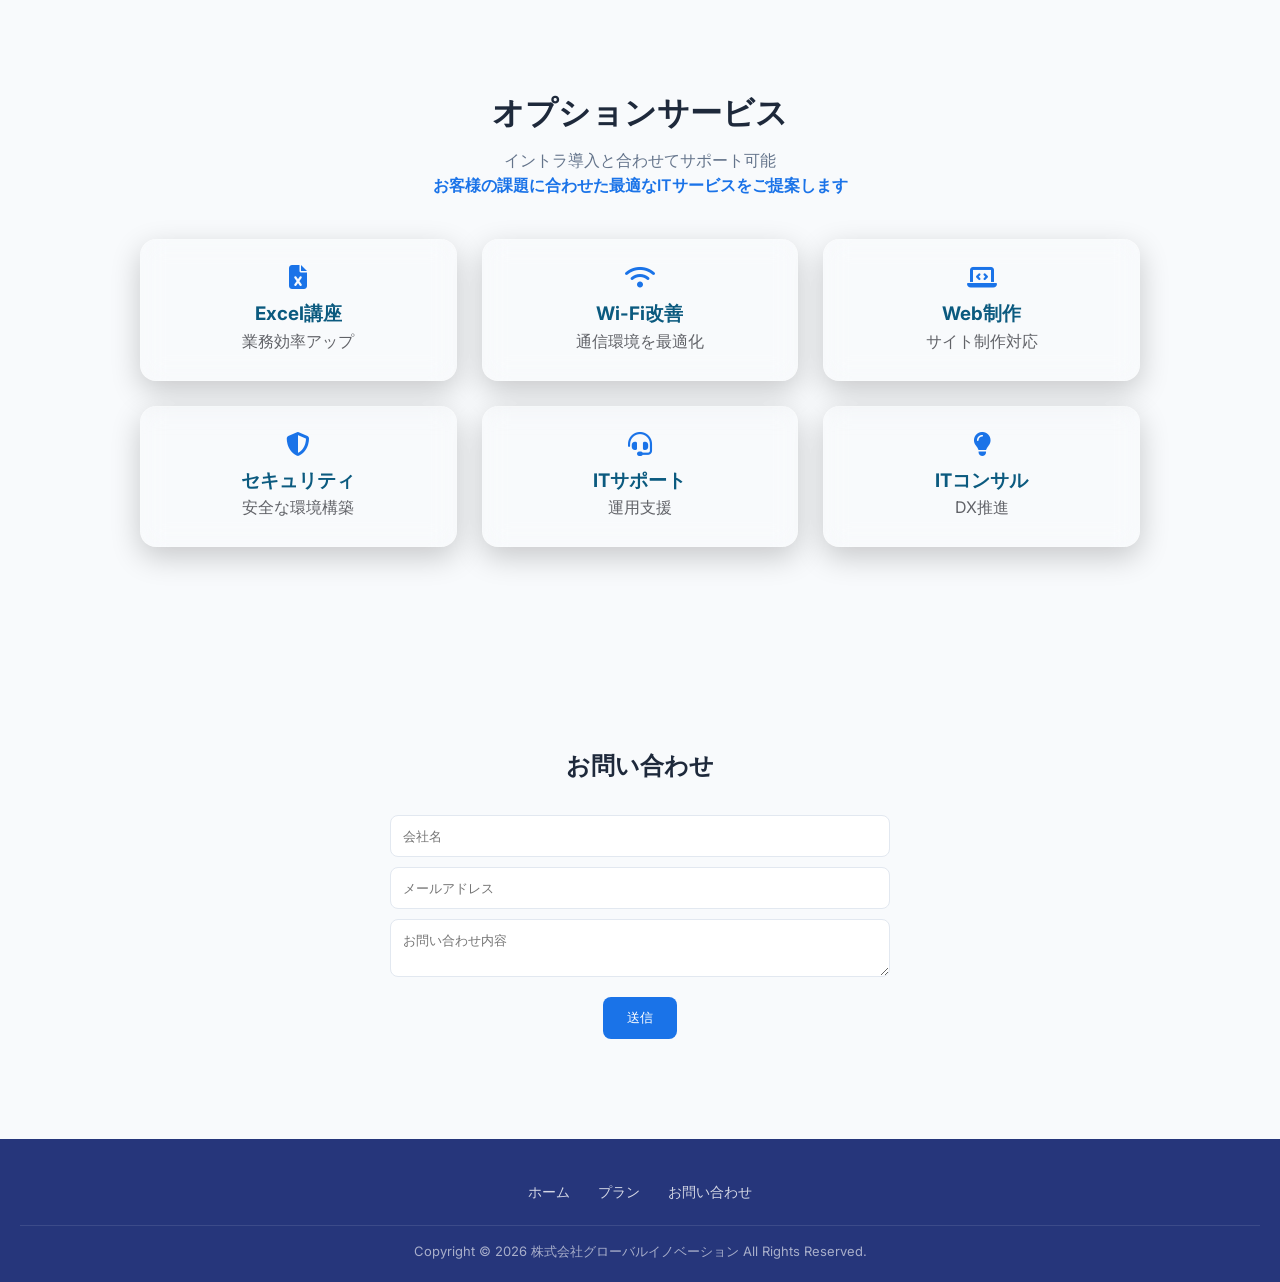
==== commit 926684bb: "Add files via upload" ====
--- a/index.html
+++ b/index.html
@@ -47,8 +47,12 @@
   <div class="hero-content">
 
     <div class="hero-text">
-      <h1>社内業務を、</h1>
-<h1>もっとシンプルに。</h1>
+    <h1 class="product-name">IntraOne</h1>
+
+    <h2 class="tagline">
+        社内業務を、<br>
+        もっとシンプルに。
+    </h2>
       <p>勤怠・チャット・日報・顧客管理まで、すべてを一つに集約</p>
       <a href="#plan" class="btn-primary">プランを見る</a>
 
--- a/style.css
+++ b/style.css
@@ -14,7 +14,7 @@
 /* PROMO BAR */
 .promo{
   width:100%;
-  background:#0d1b6b; /* matches hero dark blue */
+  background:#3649b7; /* matches hero dark blue */
   color:white;
   text-align:center;
   padding:10px 0;
@@ -643,7 +643,7 @@
 /* ================= FOOTER ================= */
 
 #footer{
-background:#050816;   /* matches hero dark tone */
+background:#26367b;   /* matches hero dark tone */
 color:white;
 padding:40px 20px 20px;
 text-align:center;
@@ -674,4 +674,21 @@
 border-top:1px solid rgba(255,255,255,0.1);
 padding-top:15px;
 margin-top:15px;
+}
+
+/* PRODUCT NAME */
+
+.product-name{
+font-size:120px;
+font-weight:700;
+color:#5f38bb;
+margin-bottom:25px;
+letter-spacing:1px;
+}
+
+.tagline{
+font-size:40px;
+line-height:1.3;
+font-weight:500;
+color:white;
 }
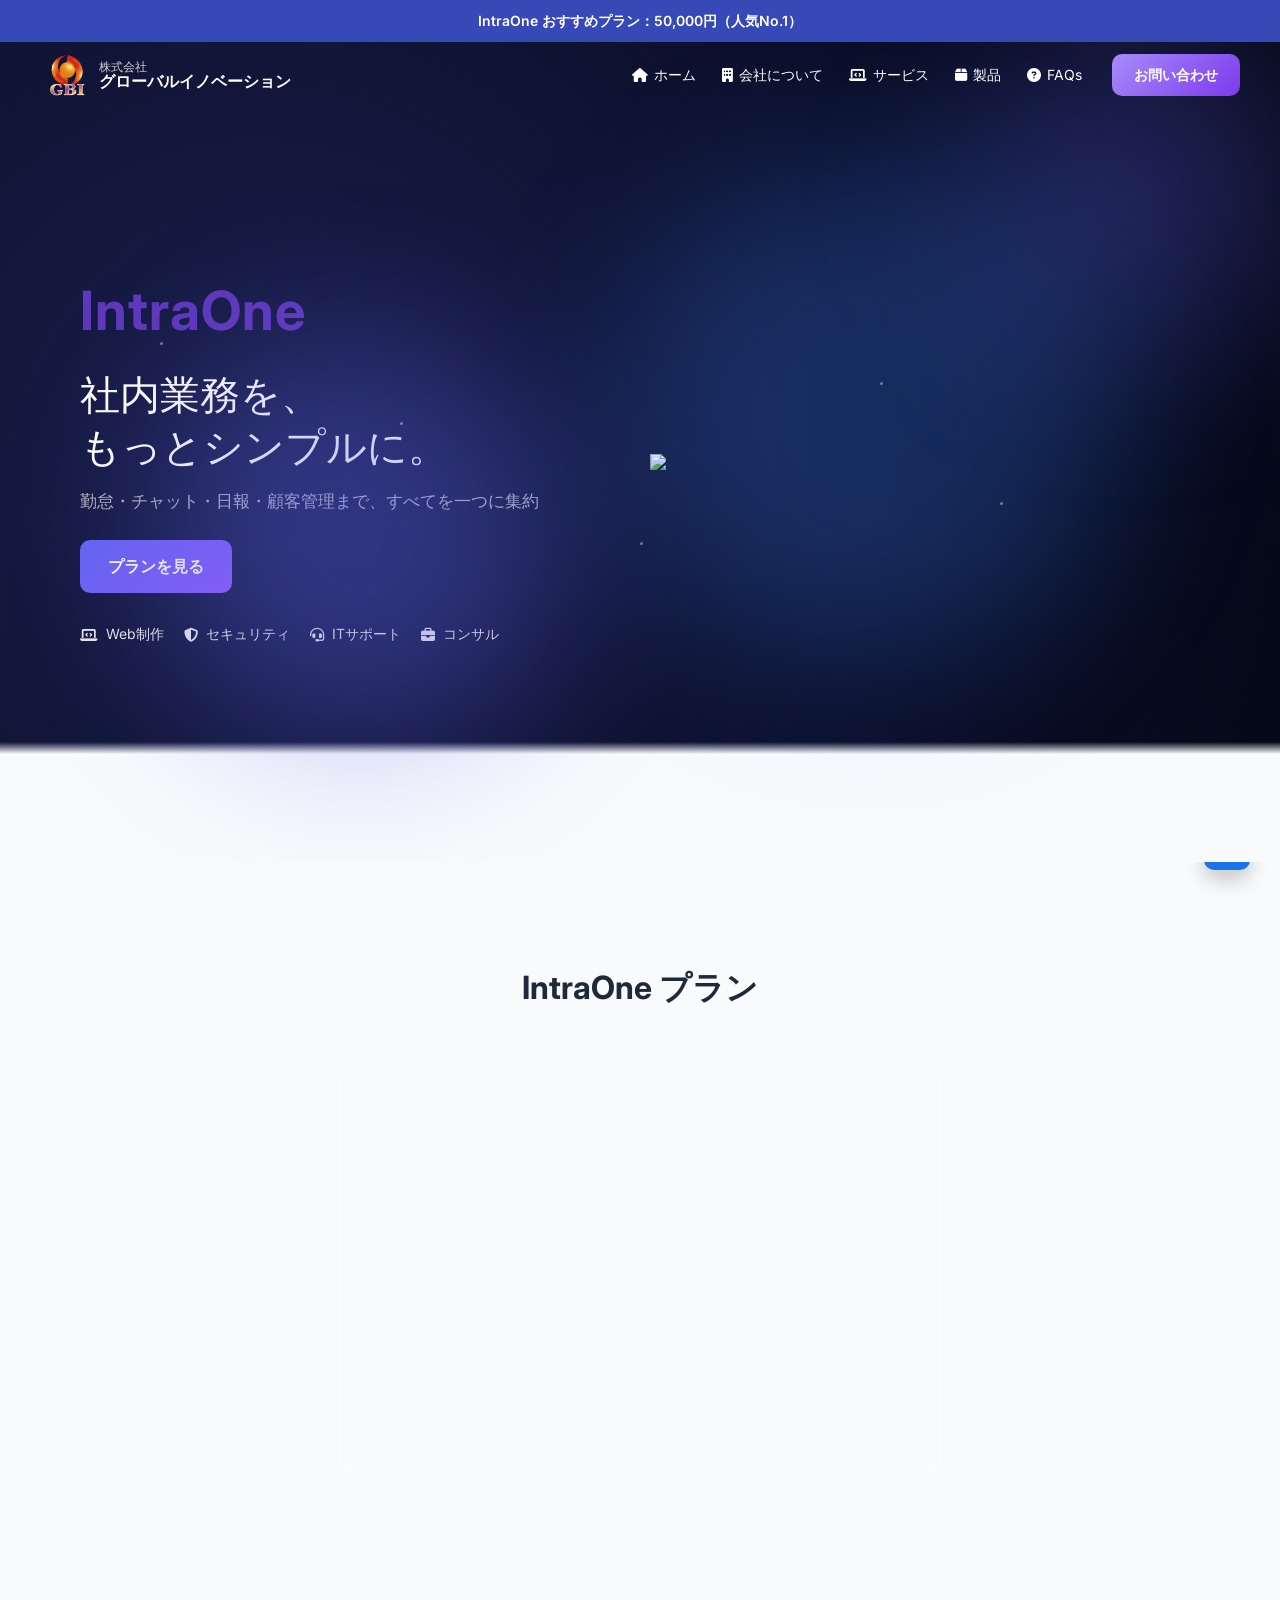
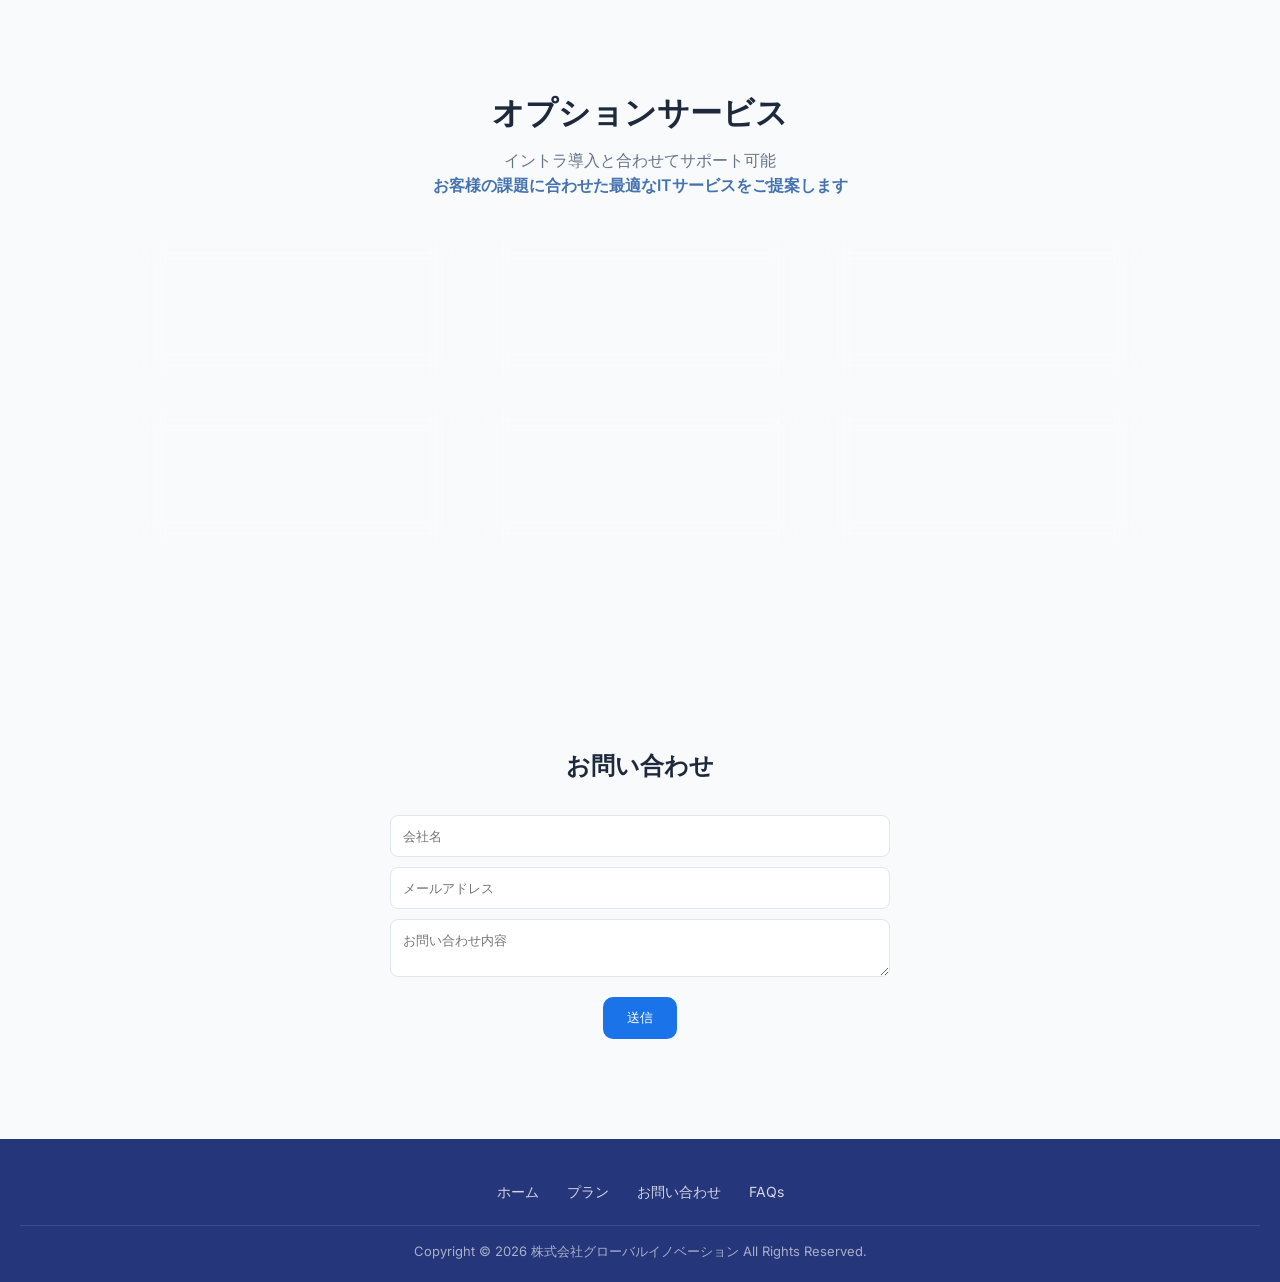
==== commit 60c2539d: "Add files via upload" ====
--- a/index.html
+++ b/index.html
@@ -12,9 +12,10 @@
 
 <body>
 
-<div class="promo">おすすめプラン：50,000円（人気No.1）</div>
-
-
+<!-- BANNER -->
+<div class="promo">IntraOne おすすめプラン：50,000円（人気No.1）</div>
+
+<!-- HEADER -->
 <header class="header">
   <div class="nav">
 
@@ -29,12 +30,14 @@
       </a> 
     </div>
 
+<!-- NAVIGATION -->
     <div class="nav-right">
       <nav>
         <a href="#home"><i class="fa-solid fa-house"></i> ホーム</a>
         <a href="#"><i class="fa-solid fa-building"></i> 会社について</a>
         <a href="#"><i class="fa-solid fa-laptop-code"></i> サービス</a>
         <a href="#"><i class="fa-solid fa-box"></i> 製品</a>
+        <a href="#"><i class="fa-solid fa-circle-question"></i>FAQs</a>
        </nav>
       <a href="#contact" class="btn-support">お問い合わせ</a>
     
@@ -43,6 +46,7 @@
   </div>
 </header>
 
+<!-- HERO -->
 <section id="home" class="hero">
   <div class="hero-content">
 
@@ -55,7 +59,7 @@
     </h2>
       <p>勤怠・チャット・日報・顧客管理まで、すべてを一つに集約</p>
       <a href="#plan" class="btn-primary">プランを見る</a>
-
+  
       <div class="hero-services">
         <div><i class="fa-solid fa-laptop-code"></i> Web制作</div>
         <div><i class="fa-solid fa-shield-halved"></i> セキュリティ</div>
@@ -76,10 +80,12 @@
 </div>
 </div>
 
+<!-- PRICING PLANS -->
+
 </section>
 
 <section id="plan" class="pricing">
-<h2>プラン</h2>
+<h2>IntraOne プラン</h2>
 <div class="plans">
 
 <div class="plan" onclick="showFeatures('light', this)">
@@ -113,13 +119,15 @@
 </div>
 
 </div>
-</section>
-
+
+<!-- FEATURES -->
+</section>
 <section class="features" id="featuresSection">
 <h2>主な機能</h2>
 <div class="feature-grid" id="featureGrid"></div>
-</section>
-
+
+<!-- OPTIONS -->
+</section>
 <section class="options">
 <h2>オプションサービス</h2>
 <p class="sub">
@@ -136,10 +144,10 @@
 <div class="option-card"><i class="fa-solid fa-headset"></i><h3>ITサポート</h3><p>運用支援</p></div>
 <div class="option-card"><i class="fa-solid fa-lightbulb"></i><h3>ITコンサル</h3><p>DX推進</p></div>
 
-
-</div>
-</section>
-
+</div>
+
+<!-- CONTACT -->
+</section>
 <section id="contact" class="contact">
   <h2>お問い合わせ</h2>
 
@@ -178,13 +186,14 @@
   ↑
 </a>
 
-
+<!-- FOOTER -->
 <footer id="footer">
 
   <div id="footerMenu">
     <a href="#home">ホーム</a>
     <a href="#plan">プラン</a>
     <a href="#contact">お問い合わせ</a>
+    <a href="#">FAQs</a>
   </div>
 
   <div class="copyright">
--- a/style.css
+++ b/style.css
@@ -36,7 +36,7 @@
 .nav{
 max-width:1200px;
 margin:0 auto;
-padding:0 40px;
+padding:0;
 display:flex;
 justify-content:space-between;
 align-items:center;
@@ -237,6 +237,7 @@
 flex:1;
 display:flex;
 justify-content:center;
+align-items:right;
 }
 
 .hero-image img{
@@ -360,8 +361,9 @@
 }
 
 .more{
-color:#1a73e8;
+color:#11a0a7;
 font-size:14px;
+font-weight: 600;
 }
 
 /* ================= FEATURES ================= */
@@ -417,7 +419,7 @@
 }
 
 .highlight{
-color:#1a73e8;
+color:#4573af;
 font-weight:600;
 }
 
@@ -510,8 +512,10 @@
 background:#1a73e8;
 color:white;
 border:none;
-border-radius:8px;
+border-radius:10px;
 cursor:pointer;
+font-size: 13px;
+font-weight: 400;
 }
 
 #contact{
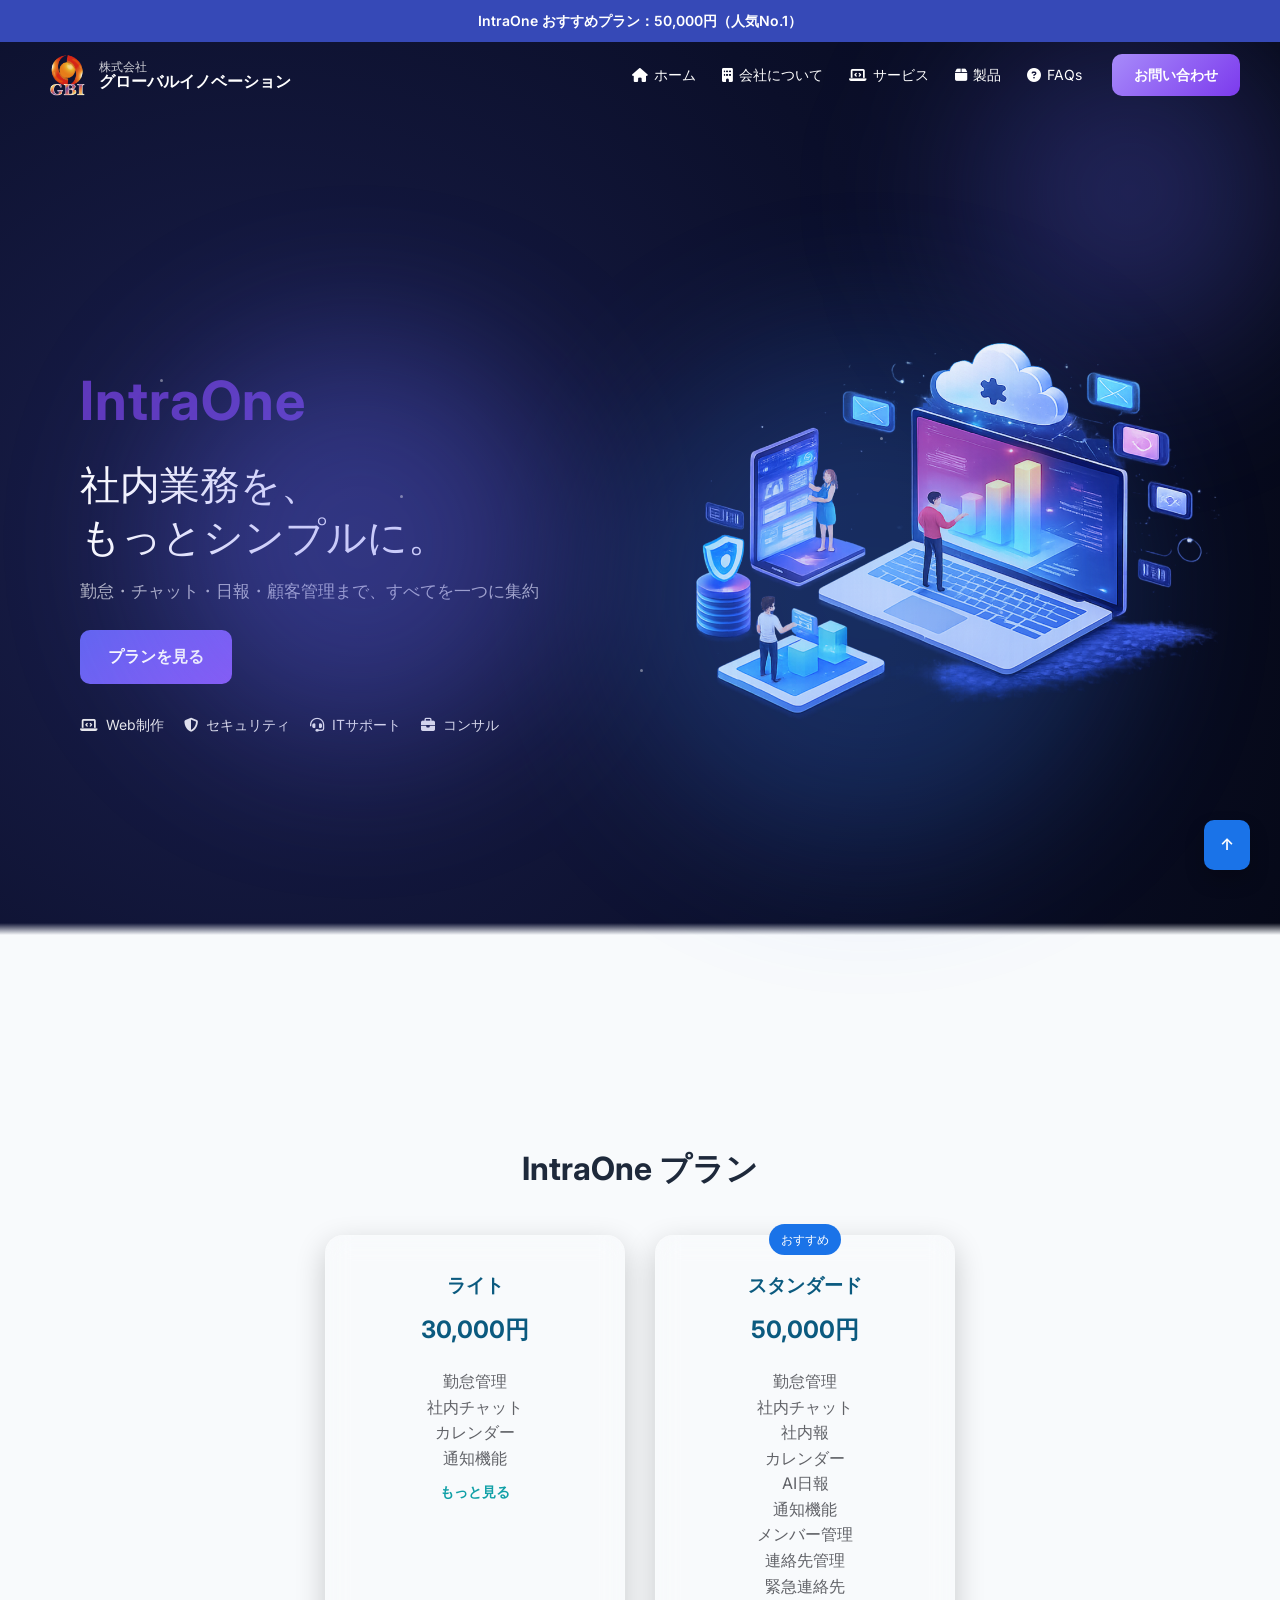
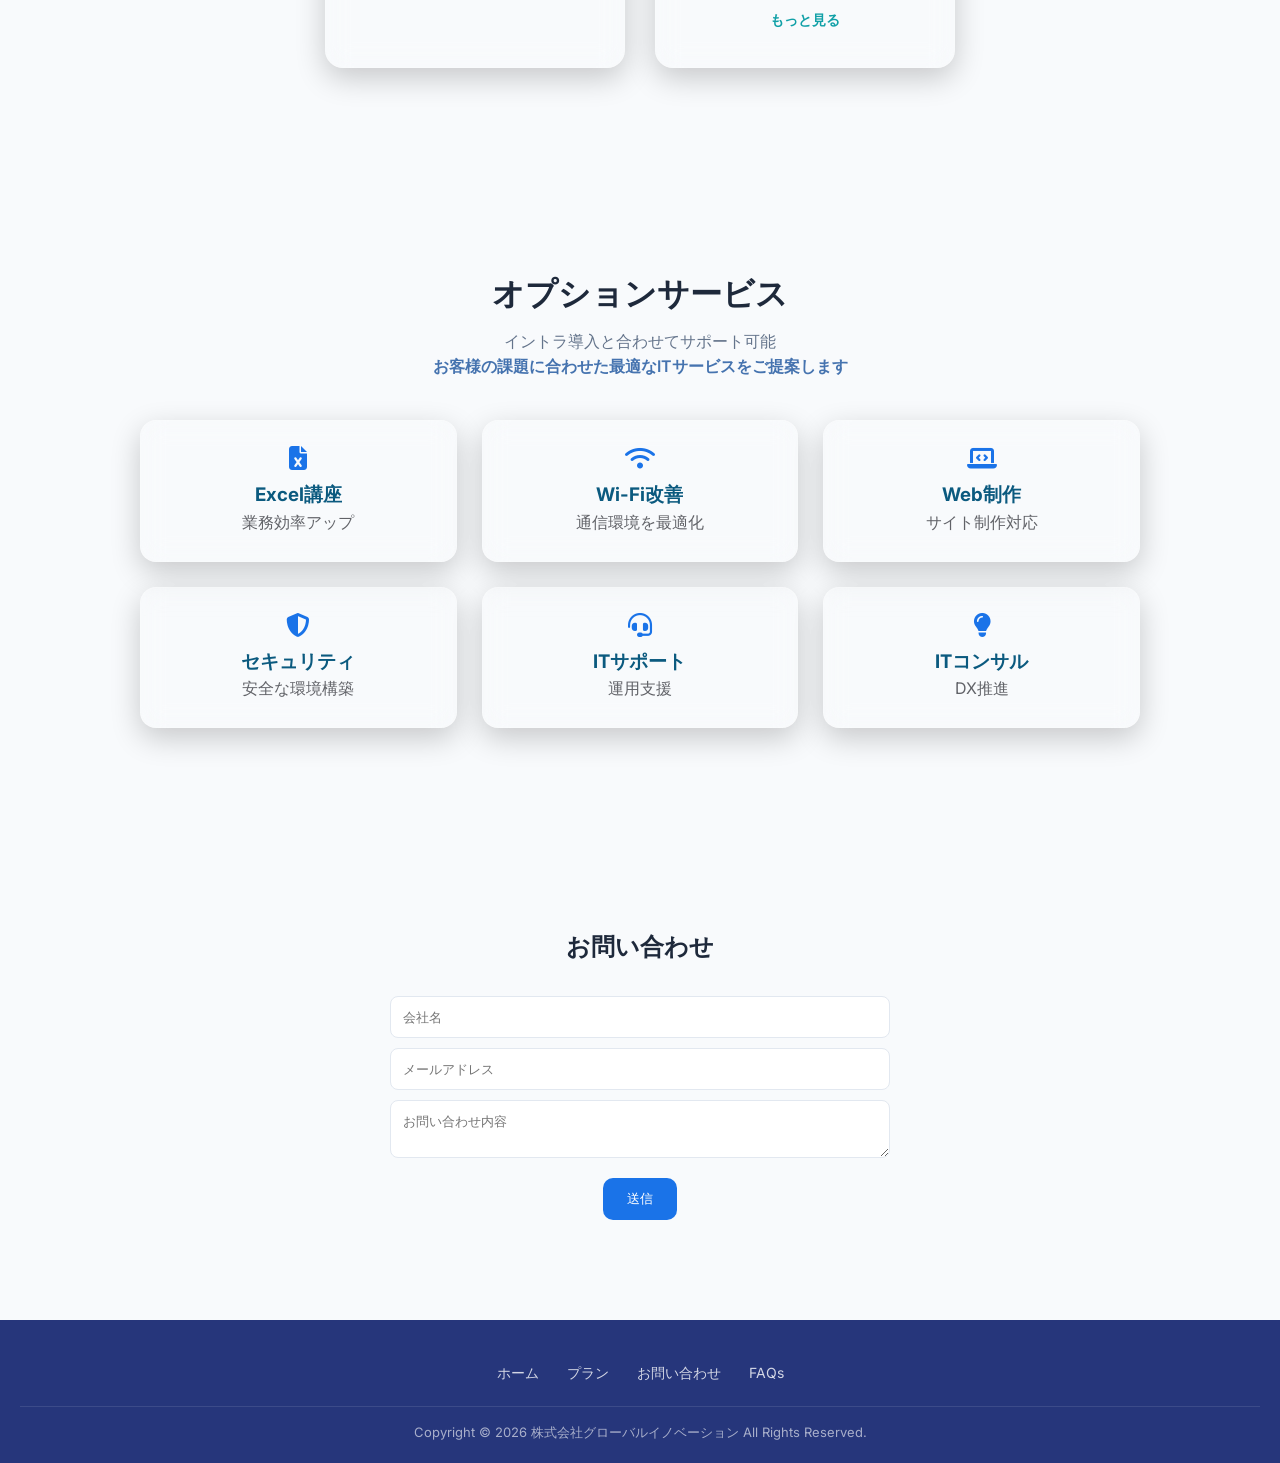
==== commit 05691019: "Add files via upload" ====
--- a/index.html
+++ b/index.html
@@ -69,7 +69,7 @@
     </div>
 
     <div class="hero-image">
-      <img src="your-illustration.png">
+      <img src="images/hero.png">
     </div>
 
     <div class="glow glow1"></div>
--- a/style.css
+++ b/style.css
@@ -238,14 +238,44 @@
 display:flex;
 justify-content:center;
 align-items:right;
+position: relative;
+background: transparent;
 }
 
 .hero-image img{
-width:520px;
-max-width:100%;
+width:150%;
+height:auto;
+display:block;
+max-width:1000px;
 animation:float 6s ease-in-out infinite;
-}
-
+mix-blend-mode: screen;
+
+}
+
+/* left fade 
+.hero-image::before{
+  content:"";
+  position:absolute;
+  top:0;
+  left:0;
+  width:120px;
+  height:100%;
+  background:linear-gradient(to right, #0b1a3a, transparent);
+  z-index:2;
+}
+
+/* bottom fade 
+.hero-image::after{
+  content:"";
+  position:absolute;
+  bottom:0;
+  left:0;
+  width:100%;
+  height:100px;
+  background:linear-gradient(to top, #0b1a3a, transparent);
+  z-index:2;
+}
+*/
 @keyframes float{
   0%{transform:translateY(0);}
   50%{transform:translateY(-15px);}
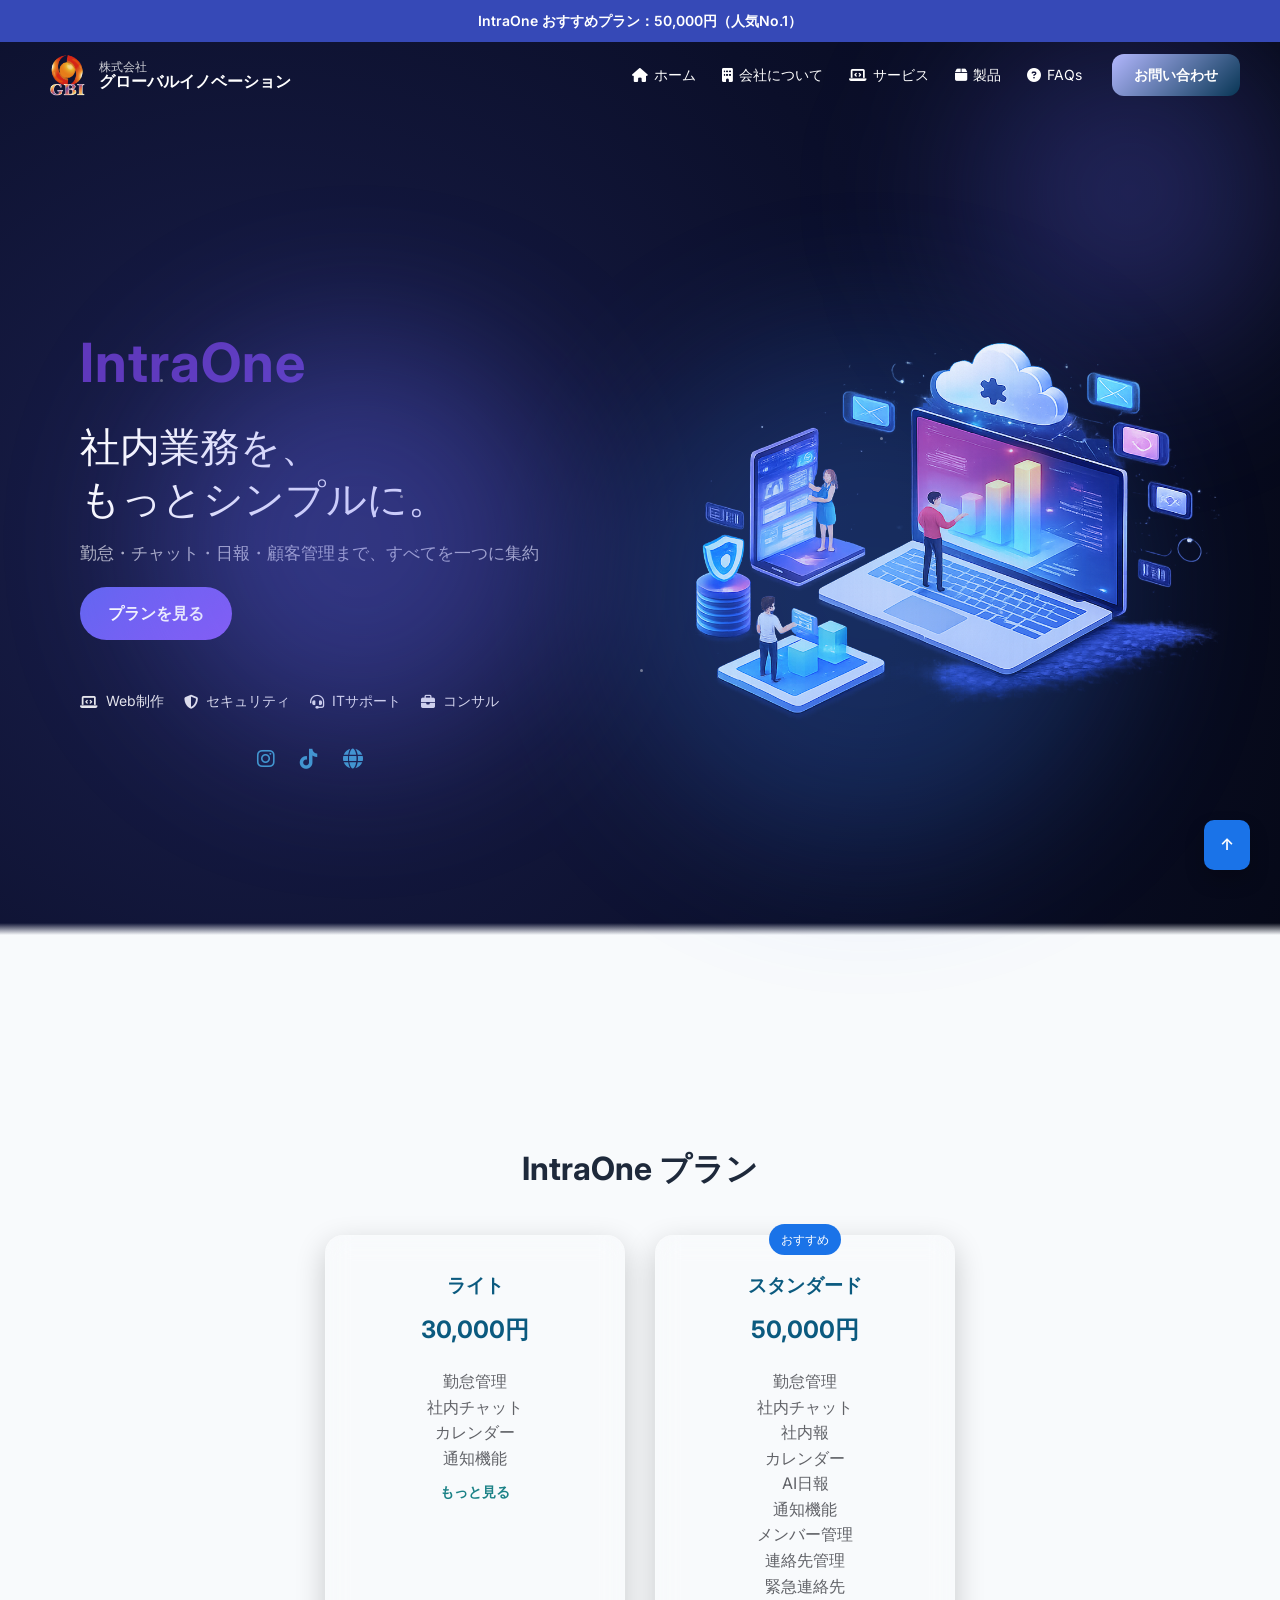
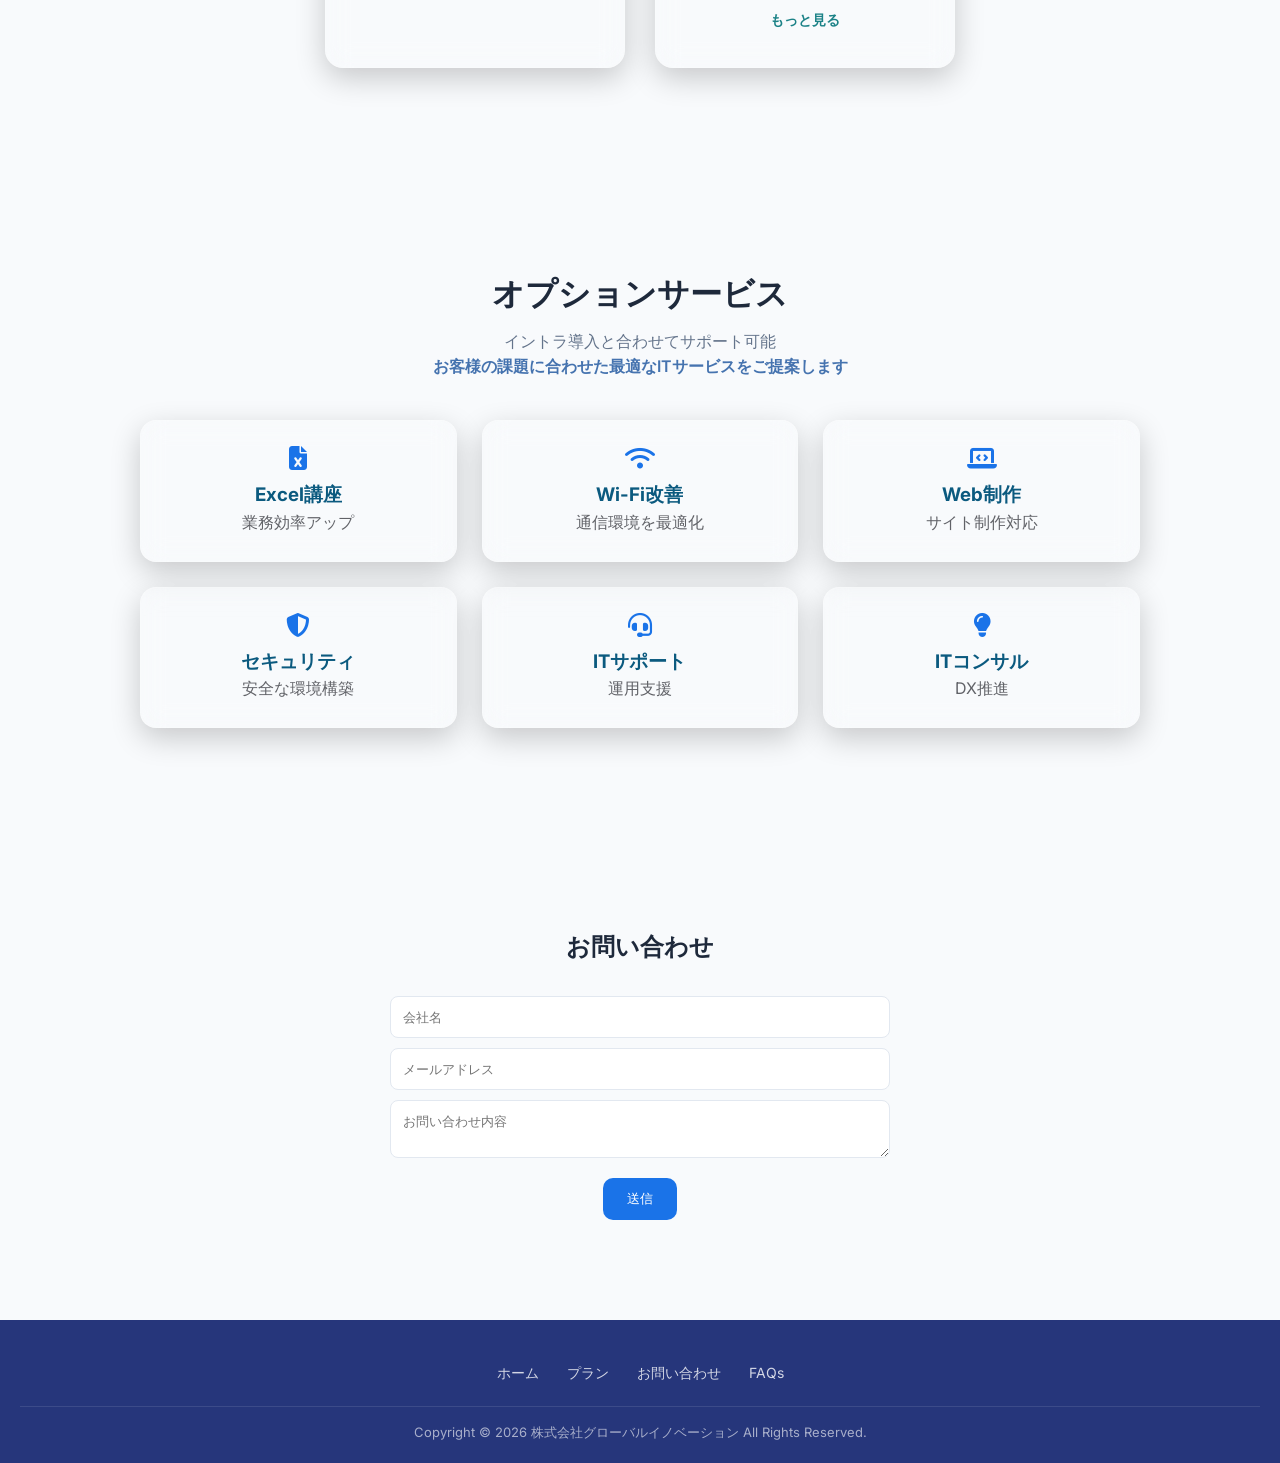
==== commit 629692d5: "Add files via upload" ====
--- a/index.html
+++ b/index.html
@@ -33,11 +33,11 @@
 <!-- NAVIGATION -->
     <div class="nav-right">
       <nav>
-        <a href="#home"><i class="fa-solid fa-house"></i> ホーム</a>
-        <a href="#"><i class="fa-solid fa-building"></i> 会社について</a>
-        <a href="#"><i class="fa-solid fa-laptop-code"></i> サービス</a>
+        <a href="index.html"><i class="fa-solid fa-house"></i> ホーム</a>
+        <a href="about.html"><i class="fa-solid fa-building"></i> 会社について</a>
+        <a href="services.html"><i class="fa-solid fa-laptop-code"></i> サービス</a>
         <a href="#"><i class="fa-solid fa-box"></i> 製品</a>
-        <a href="#"><i class="fa-solid fa-circle-question"></i>FAQs</a>
+        <a href="faqs.html"><i class="fa-solid fa-circle-question"></i>FAQs</a>
        </nav>
       <a href="#contact" class="btn-support">お問い合わせ</a>
     
@@ -66,6 +66,13 @@
         <div><i class="fa-solid fa-headset"></i> ITサポート</div>
         <div><i class="fa-solid fa-briefcase"></i> コンサル</div>
       </div>
+
+      <div class="social-icons">
+        <a href="https://instagram.com/gbi_globalinnovation/"><i class="fa-brands fa-instagram"></i></a>
+        <a href="https://tiktok.com/@globalinnovation.okinawa"><i class="fa-brands fa-tiktok"></i></a>
+        <a href="https://scmconcepcion.github.io/gbi-test/"><i class="fa-solid fa-globe"></i></a>
+      </div>
+
     </div>
 
     <div class="hero-image">
--- a/style.css
+++ b/style.css
@@ -131,10 +131,10 @@
 }
 
 .btn-support{
-background:linear-gradient(135deg,#a78bfa,#7c3aed);
+background:linear-gradient(135deg,#b2b7fd,#083655);
 color:white;
 padding:10px 22px;
-border-radius:10px;
+border-radius:12px;
 font-size:14px;
 font-weight:600;
 text-decoration: none;
@@ -195,16 +195,18 @@
 }
 
 .btn-primary{
-position: relative;
+position: center;
 display:inline-block;
-margin-top:25px;
+margin-top:20px;
 background:linear-gradient(135deg,#6366f1,#8b5cf6);
 color:white;
 padding:14px 28px;
-border-radius:10px;
+border-radius:30px;
 font-weight:600;
 text-decoration:none;
 transition:all 0.3s ease;
+justify-content: center;
+align-items: center;
 }
 
 .btn-primary:hover{
@@ -221,7 +223,7 @@
 .hero-services{
 display:flex;
 gap:20px;
-margin-top:30px;
+margin-top:50px;
 flex-wrap:wrap;
 font-size:14px;
 }
@@ -391,7 +393,7 @@
 }
 
 .more{
-color:#11a0a7;
+color:#1c8287;
 font-size:14px;
 font-weight: 600;
 }
@@ -725,4 +727,47 @@
 line-height:1.3;
 font-weight:500;
 color:white;
-}+}
+
+.social-icons{
+  margin-top:30px;
+  display:flex;
+  align-items:center;
+  justify-content: center;
+  gap:25px;
+}
+
+.social-icons a{
+  font-size:20px;
+  color:rgba(74, 188, 240, 0.8);
+  transition:0.3s;
+}
+
+/* hover effect */
+.social-icons a:hover{
+  color:#7c8cff; /* matches your theme */
+  transform:translateY(-3px);
+}
+
+.social-icons a:hover{
+  color:#7c8cff;
+  transform:translateY(-3px);
+  text-shadow:0 0 10px rgba(124,140,255,0.6);
+}
+
+.social-icons a:nth-child(1):hover i{
+  background: linear-gradient(45deg, #feda75, #d62976, #962fbf);
+  -webkit-background-clip: text;
+  -webkit-text-fill-color: transparent;
+}
+
+.social-icons a:nth-child(2):hover i{
+  color:#fff;
+  text-shadow:
+    2px 0 #25F4EE,
+   -2px 0 #FE2C55;
+}
+
+.social-icons a:nth-child(3):hover i{ /* Website */
+  color:#7c8cff;
+}
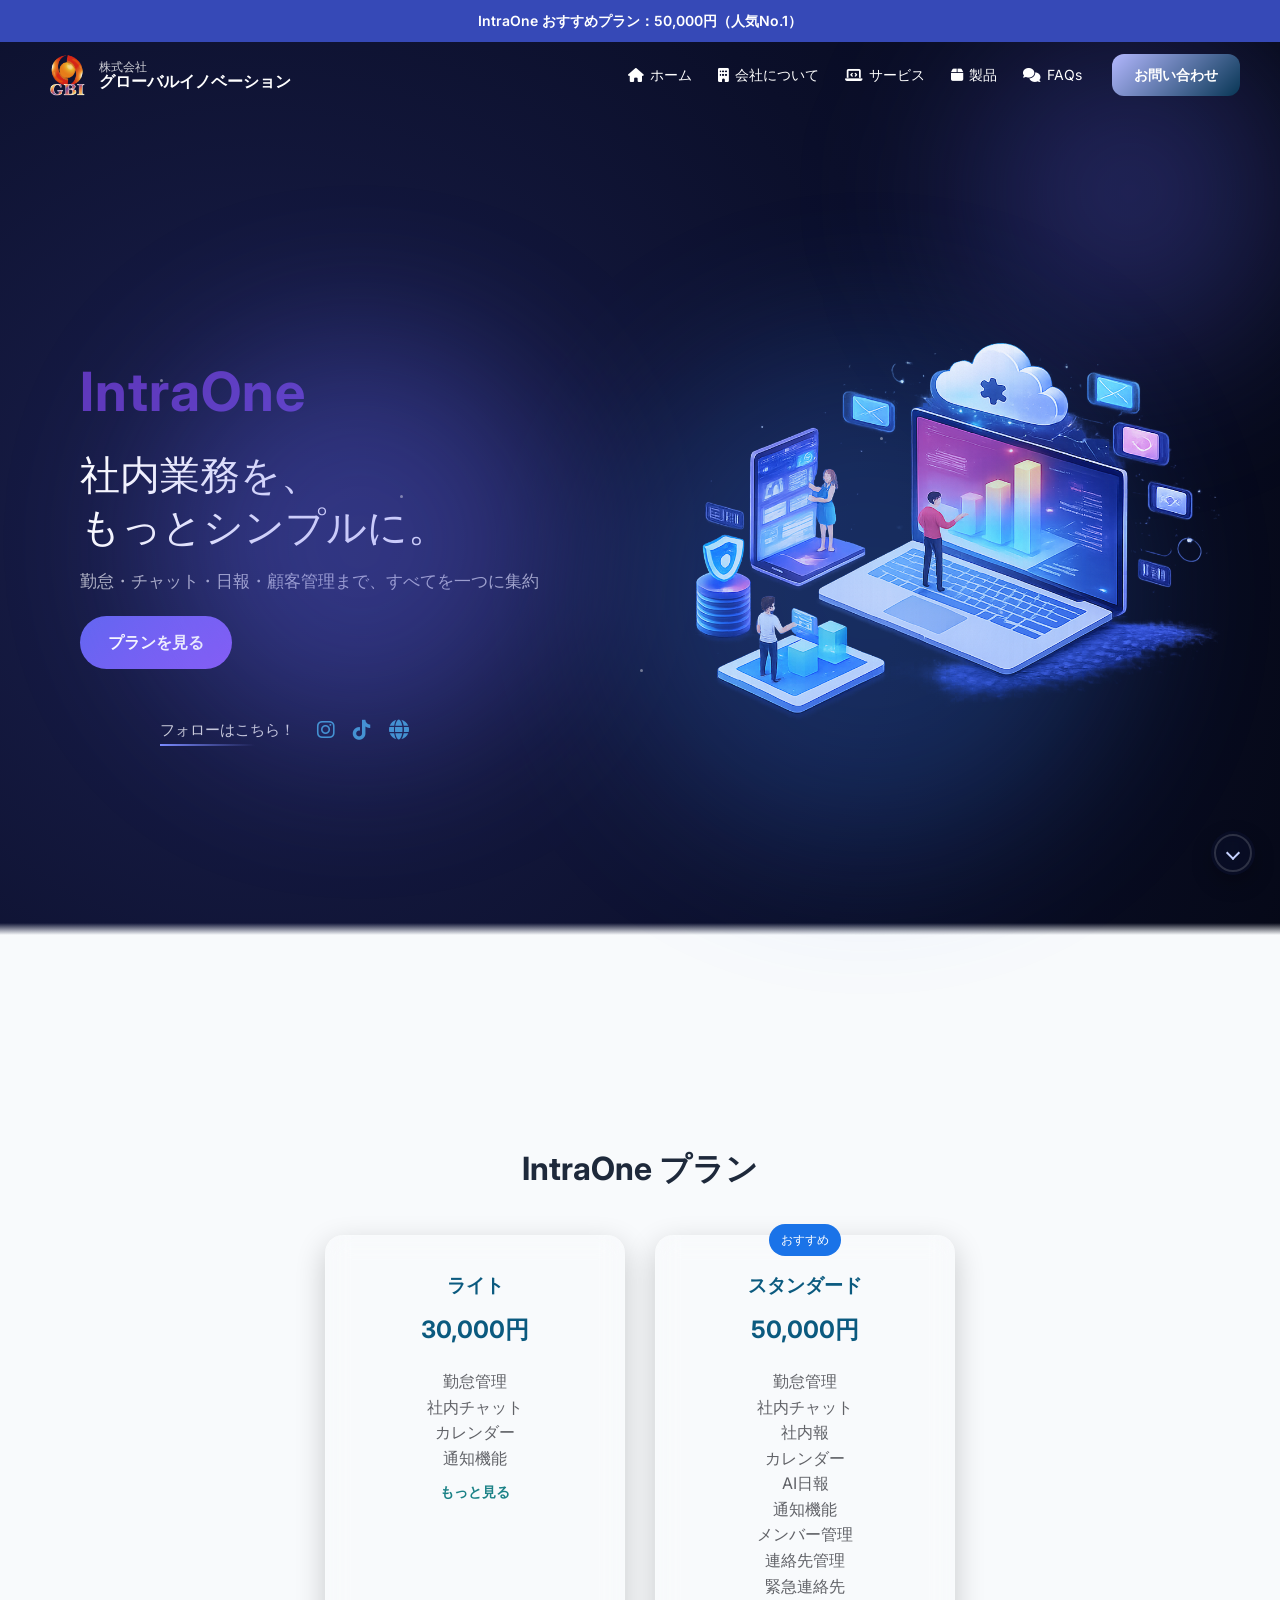
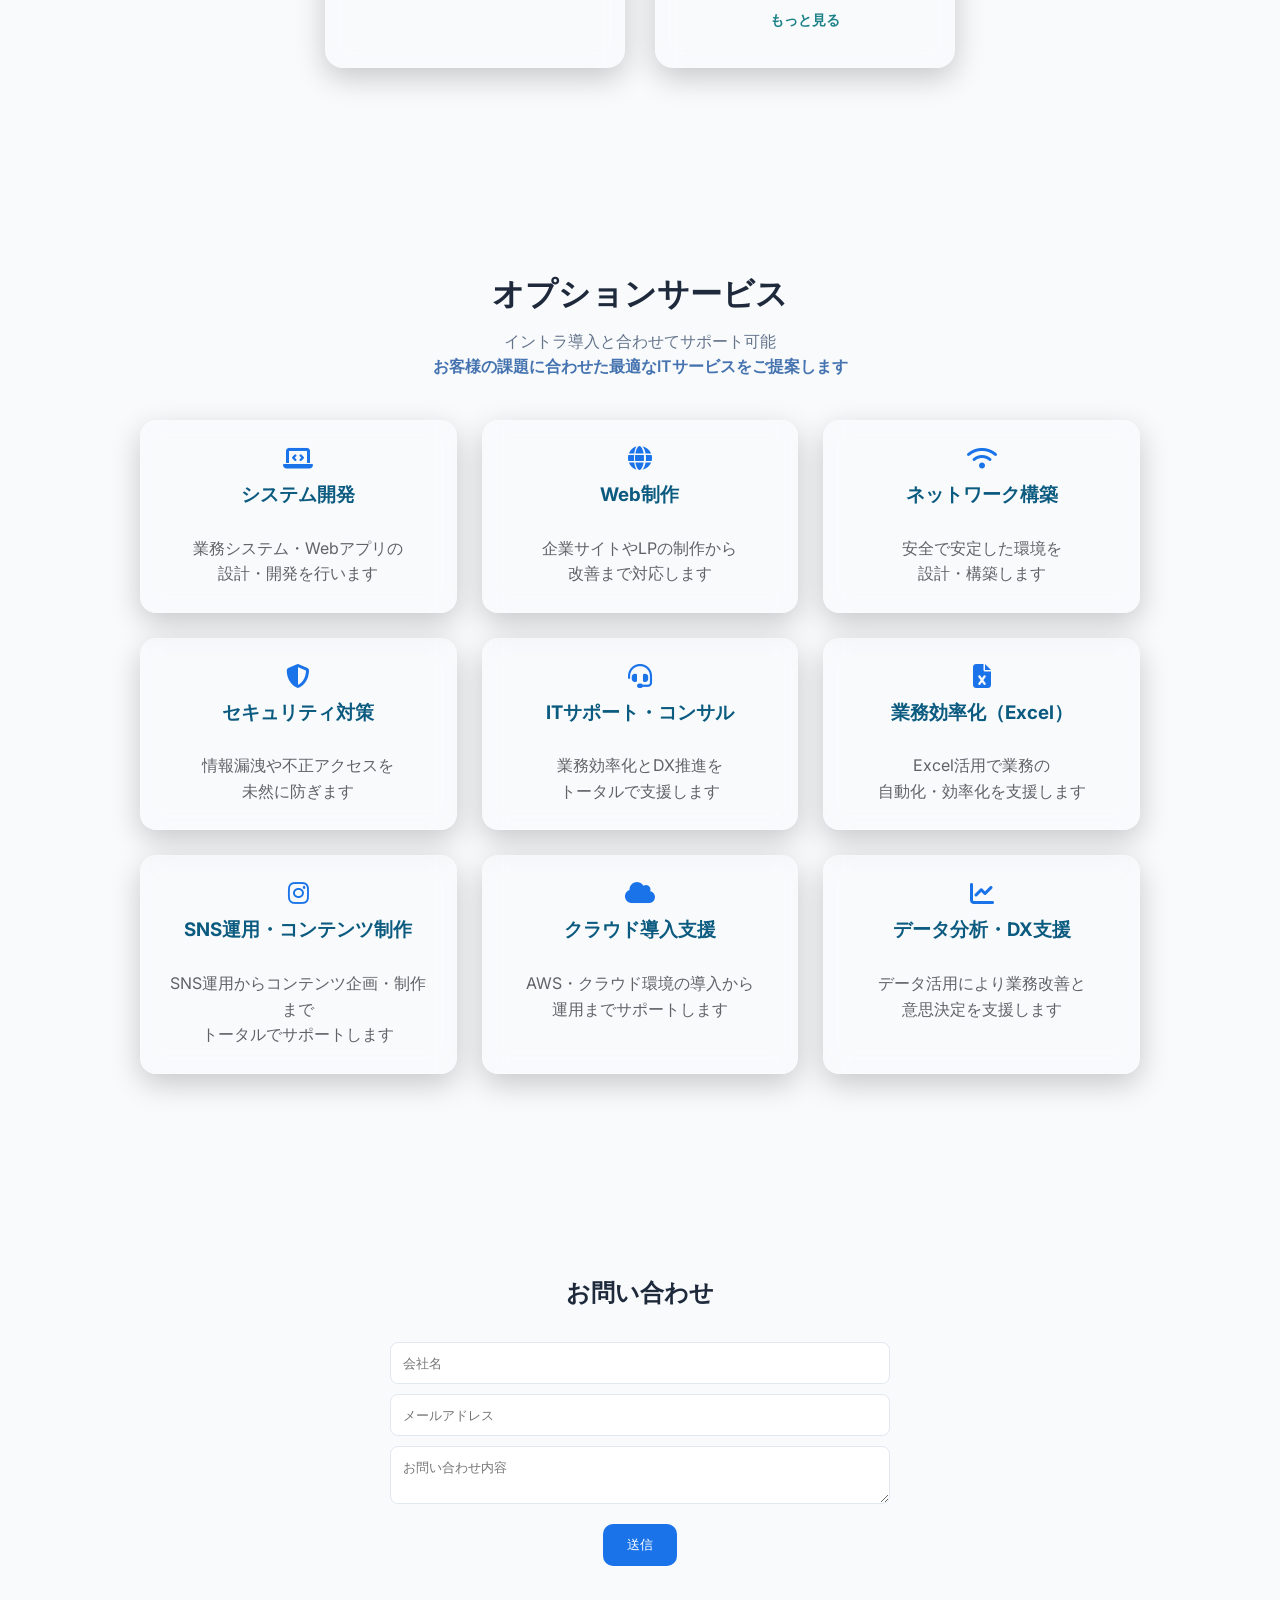
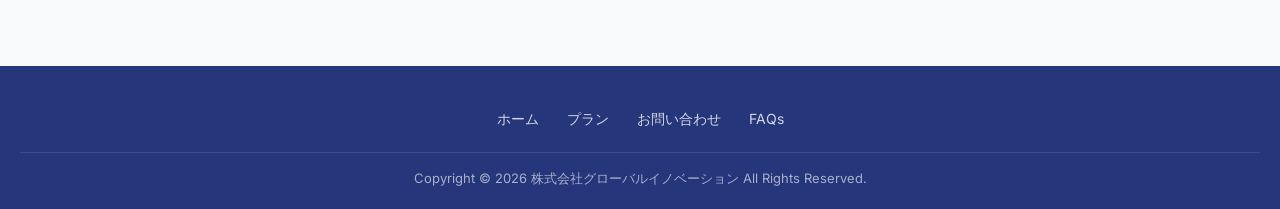
==== commit 8696d23e: "Add files via upload" ====
--- a/index.html
+++ b/index.html
@@ -37,7 +37,7 @@
         <a href="about.html"><i class="fa-solid fa-building"></i> 会社について</a>
         <a href="services.html"><i class="fa-solid fa-laptop-code"></i> サービス</a>
         <a href="#"><i class="fa-solid fa-box"></i> 製品</a>
-        <a href="faqs.html"><i class="fa-solid fa-circle-question"></i>FAQs</a>
+        <a href="faqs.html"><i class="fa-solid fa-comments"></i>FAQs</a>
        </nav>
       <a href="#contact" class="btn-support">お問い合わせ</a>
     
@@ -59,13 +59,22 @@
     </h2>
       <p>勤怠・チャット・日報・顧客管理まで、すべてを一つに集約</p>
       <a href="#plan" class="btn-primary">プランを見る</a>
-  
+ <!-- remove
       <div class="hero-services">
-        <div><i class="fa-solid fa-laptop-code"></i> Web制作</div>
-        <div><i class="fa-solid fa-shield-halved"></i> セキュリティ</div>
-        <div><i class="fa-solid fa-headset"></i> ITサポート</div>
-        <div><i class="fa-solid fa-briefcase"></i> コンサル</div>
+        <div><i class="fa-solid fa-laptop-code"></i> システム開発</div>
+        <div><i class="fa-solid fa-shield-halved"></i> Web制作</div>
+        <div><i class="fa-solid fa-briefcase"></i> セキュリティ対策</div>
+        <div><i class="fa-solid fa-wifi"></i> ネットワーク構築</div>
+        <div><i class="fa-solid fa-headset></i> ITサポート・コンサル</div>
+        <div><i class="fa-solid fa-solid-globe"></i>SNS運用・コンテンツ制作</div>
+        <div><i class="fa-solid fa-briefcase"></i> クラウド導入支援</div>
+        <div><i class="fa-solid fa-briefcase"></i> データ分析・DX支援</div>
+        
       </div>
+ -->
+
+<div class="social-wrap">
+  <span class="social-text">フォローはこちら！</span>
 
       <div class="social-icons">
         <a href="https://instagram.com/gbi_globalinnovation/"><i class="fa-brands fa-instagram"></i></a>
@@ -74,6 +83,7 @@
       </div>
 
     </div>
+    </div>
 
     <div class="hero-image">
       <img src="images/hero.png">
@@ -81,7 +91,6 @@
 
     <div class="glow glow1"></div>
     <div class="glow glow2"></div>
-    <div class="particles"></div>
     <div class="particles">
   <span></span><span></span><span></span><span></span><span></span>
 </div>
@@ -144,13 +153,95 @@
 
 <div class="option-grid">
 
-<div class="option-card"><i class="fa-solid fa-file-excel"></i><h3>Excel講座</h3><p>業務効率アップ</p></div>
-<div class="option-card"><i class="fa-solid fa-wifi"></i><h3>Wi-Fi改善</h3><p>通信環境を最適化</p></div>
-<div class="option-card"><i class="fa-solid fa-laptop-code"></i><h3>Web制作</h3><p>サイト制作対応</p></div>
-<div class="option-card"><i class="fa-solid fa-shield-halved"></i><h3>セキュリティ</h3><p>安全な環境構築</p></div>
-<div class="option-card"><i class="fa-solid fa-headset"></i><h3>ITサポート</h3><p>運用支援</p></div>
-<div class="option-card"><i class="fa-solid fa-lightbulb"></i><h3>ITコンサル</h3><p>DX推進</p></div>
-
+ <div class="option-card">
+    <i class="fa-solid fa-laptop-code"></i>
+    <h3>システム開発</h3>
+    <br>
+    <p>
+      業務システム・Webアプリの<br>
+      設計・開発を行います
+    </p>
+  </div>
+
+  <div class="option-card">
+    <i class="fa-solid fa-globe"></i>
+    <h3>Web制作</h3>
+    <br>
+    <p>
+      企業サイトやLPの制作から<br>
+      改善まで対応します
+    </p>
+  </div>
+
+  <div class="option-card">
+    <i class="fa-solid fa-wifi"></i>
+    <h3>ネットワーク構築</h3>
+    <br>
+    <p>
+      安全で安定した環境を<br>
+      設計・構築します
+    </p>
+  </div>
+
+  <div class="option-card">
+    <i class="fa-solid fa-shield-halved"></i>
+    <h3>セキュリティ対策</h3>
+    <br>
+    <p>
+      情報漏洩や不正アクセスを<br>
+      未然に防ぎます
+    </p>
+  </div>
+
+  <div class="option-card">
+    <i class="fa-solid fa-headset"></i>
+    <h3>ITサポート・コンサル</h3>
+    <br>
+    <p>
+      業務効率化とDX推進を<br>
+      トータルで支援します
+    </p>
+  </div>
+
+  <div class="option-card">
+    <i class="fa-solid fa-file-excel"></i>
+    <h3>業務効率化（Excel）</h3>
+    <br>
+    <p>
+      Excel活用で業務の<br>
+      自動化・効率化を支援します
+    </p>
+  </div>
+  
+<div class="option-card">
+  <i class="fa-brands fa-instagram"></i>
+  <h3>SNS運用・コンテンツ制作</h3>
+  <br>
+  <p>
+    SNS運用からコンテンツ企画・制作まで<br>
+    トータルでサポートします
+  </p>
+</div>
+
+<div class="option-card">
+  <i class="fa-solid fa-cloud"></i>
+  <h3>クラウド導入支援</h3>
+  <br>
+  <p>
+    AWS・クラウド環境の導入から<br>
+    運用までサポートします
+  </p>
+</div>
+
+<div class="option-card">
+  <i class="fa-solid fa-chart-line"></i>
+  <h3>データ分析・DX支援</h3>
+  <br>
+  <p>
+    データ活用により業務改善と<br>
+    意思決定を支援します
+  </p>
+</div>
 </div>
 
 <!-- CONTACT -->
@@ -189,9 +280,63 @@
 }
 </script>
 
-<a href="#home" class="back-to-top">
-  ↑
+<a href="#home" class="scroll-circle" id="scrollBtn">
+  <svg width="44" height="44">
+    <circle cx="22" cy="22" r="18" class="bg"></circle>
+    <circle cx="22" cy="22" r="18" class="progress"></circle>
+  </svg>
+  <span class="arrow"></span>
 </a>
+
+<script>
+const scrollBtn = document.getElementById("scrollBtn");
+const progressCircle = document.querySelector(".progress");
+const sections = document.querySelectorAll("section");
+
+const radius = 18;
+const circumference = 2 * Math.PI * radius;
+
+progressCircle.style.strokeDasharray = circumference;
+progressCircle.style.strokeDashoffset = circumference;
+
+function updateScroll(){
+  const scrollTop = window.scrollY;
+  const docHeight = document.body.scrollHeight - window.innerHeight;
+  const progress = scrollTop / docHeight;
+
+  // update progress circle
+  progressCircle.style.strokeDashoffset =
+    circumference - (progress * circumference);
+
+  // arrow direction
+  if (scrollTop > 300) {
+    scrollBtn.classList.add("up");
+  } else {
+    scrollBtn.classList.remove("up");
+  }
+}
+
+// click behavior
+scrollBtn.addEventListener("click", (e) => {
+  e.preventDefault();
+
+  if (scrollBtn.classList.contains("up")) {
+    window.scrollTo({ top: 0, behavior: "smooth" });
+  } else {
+    let currentScroll = window.scrollY;
+
+    for (let i = 0; i < sections.length; i++) {
+      if (sections[i].offsetTop > currentScroll + 50) {
+        sections[i].scrollIntoView({ behavior: "smooth" });
+        break;
+      }
+    }
+  }
+});
+
+window.addEventListener("scroll", updateScroll);
+window.addEventListener("load", updateScroll);
+</script>
 
 <!-- FOOTER -->
 <footer id="footer">
--- a/style.css
+++ b/style.css
@@ -663,10 +663,12 @@
   scroll-behavior:smooth;
 }
 
+/* ================= old
 .back-to-top{
 position:fixed;
 bottom:30px;
 right:30px;
+z-index: 9999;
 background:#1a73e8;
 color:white;
 padding:12px 16px;
@@ -674,6 +676,115 @@
 text-decoration:none;
 font-weight:600;
 box-shadow:0 10px 20px rgba(0,0,0,0.2);
+transition: all 0.25s ease;
+opacity: 0.8;
+animation: pulse 2.5s infinite;
+}
+
+@keyframes pulse{
+  0%{box-shadow:0 0 0 0 rgba(26,115,232,0.6);}
+  70%{box-shadow:0 0 0 12px rgba(26,115,232,0);}
+  100%{box-shadow:0 0 0 0 rgba(26,115,232,0);}
+}
+
+.back-to-top:hover{
+  transform:translateY(-3px) scale(1.05);
+}
+
+.back-to-top.show{
+  opacity:1;
+  pointer-events:auto;
+}
+
+.back-to-top i{
+  transition: transform 0.3s ease;
+}
+
+.back-to-top:hover i{
+  transform: rotate(180deg);
+}
+
+.back-to-top.fade{
+  opacity:0;
+  transform:translateY(6px);
+}
+================= */
+
+/* new top to bottom*/
+.scroll-circle{
+  position:fixed;
+  bottom:25px;
+  right:25px;
+  width:44px;
+  height:44px;
+  border-radius:50%;  
+  z-index:9999;
+
+  display:flex;
+  align-items:center;
+  justify-content:center;
+
+  cursor:pointer;
+
+  background:rgba(10,15,40,0.7); /* dark glass */
+  backdrop-filter:blur(8px);
+
+  box-shadow:0 8px 20px rgba(0,0,0,0.25);
+  transition: all 0.25s ease;
+}
+
+/* SVG circles */
+.scroll-circle svg{
+  position:absolute;
+  transform:rotate(-90deg);
+  top:0;
+  left:0;
+  z-index:1; 
+}
+
+.scroll-circle circle{
+  fill:none;
+  stroke-width:2;
+}
+
+/* background ring */
+.scroll-circle .bg{
+  stroke:rgba(255,255,255,0.15);
+}
+
+/* progress ring */
+.scroll-circle .progress{
+  stroke:#8b9cff;
+  stroke-dasharray:113; /* circumference */
+  stroke-dashoffset:113;
+  transition:stroke-dashoffset 0.2s ease;
+}
+
+/* arrow */
+.scroll-circle .arrow{
+  width:10px;
+  height:10px;
+  border-left:2px solid #c7d2ff;
+  border-bottom:2px solid #c7d2ff;
+  transform:rotate(-45deg);
+  transition:0.3s;
+  z-index:2; 
+  
+}
+
+/* when scrolled → arrow becomes UP */
+.scroll-circle.up .arrow{
+  transform:rotate(135deg);
+}
+
+/* hover */
+.scroll-circle:hover{
+  transform: translateY(-3px) scale(1.05);
+}
+
+@keyframes floatBtn {
+  0%,100% { transform: translateY(0); }
+  50% { transform: translateY(-4px); }
 }
 
 /* ================= FOOTER ================= */
@@ -730,17 +841,53 @@
 }
 
 .social-icons{
-  margin-top:30px;
+  margin-left: 10px;
+  margin-top: 30px;
+  margin-right: 50px;
   display:flex;
   align-items:center;
-  justify-content: center;
-  gap:25px;
+  justify-content: flex-start;
+  gap:18px;
+}
+
+.social-text{
+  margin-left: 80px;
+  margin-top: 30px;
+  margin-right: 0px;
+  font-size:15px;
+  color:rgba(255,255,255,0.8);
+  display:flex;
+  align-items:center;
+  justify-content: flex-start;
+  font-weight: 500;
+  position: relative;
+}
+
+.social-text::after{
+  content:"";
+  position:absolute;
+  bottom:-4px;
+  left:0;
+  width:70%;
+  height:2px;
+  background:linear-gradient(90deg,#7c8cff,transparent);
+}
+
+.social-wrap:hover .social-text{
+  color:rgb(190, 161, 253);
 }
 
 .social-icons a{
   font-size:20px;
   color:rgba(74, 188, 240, 0.8);
   transition:0.3s;
+}
+
+.social-wrap{
+  display:flex;
+  align-items:center;
+  gap:12px;
+  margin-top:15px;
 }
 
 /* hover effect */
